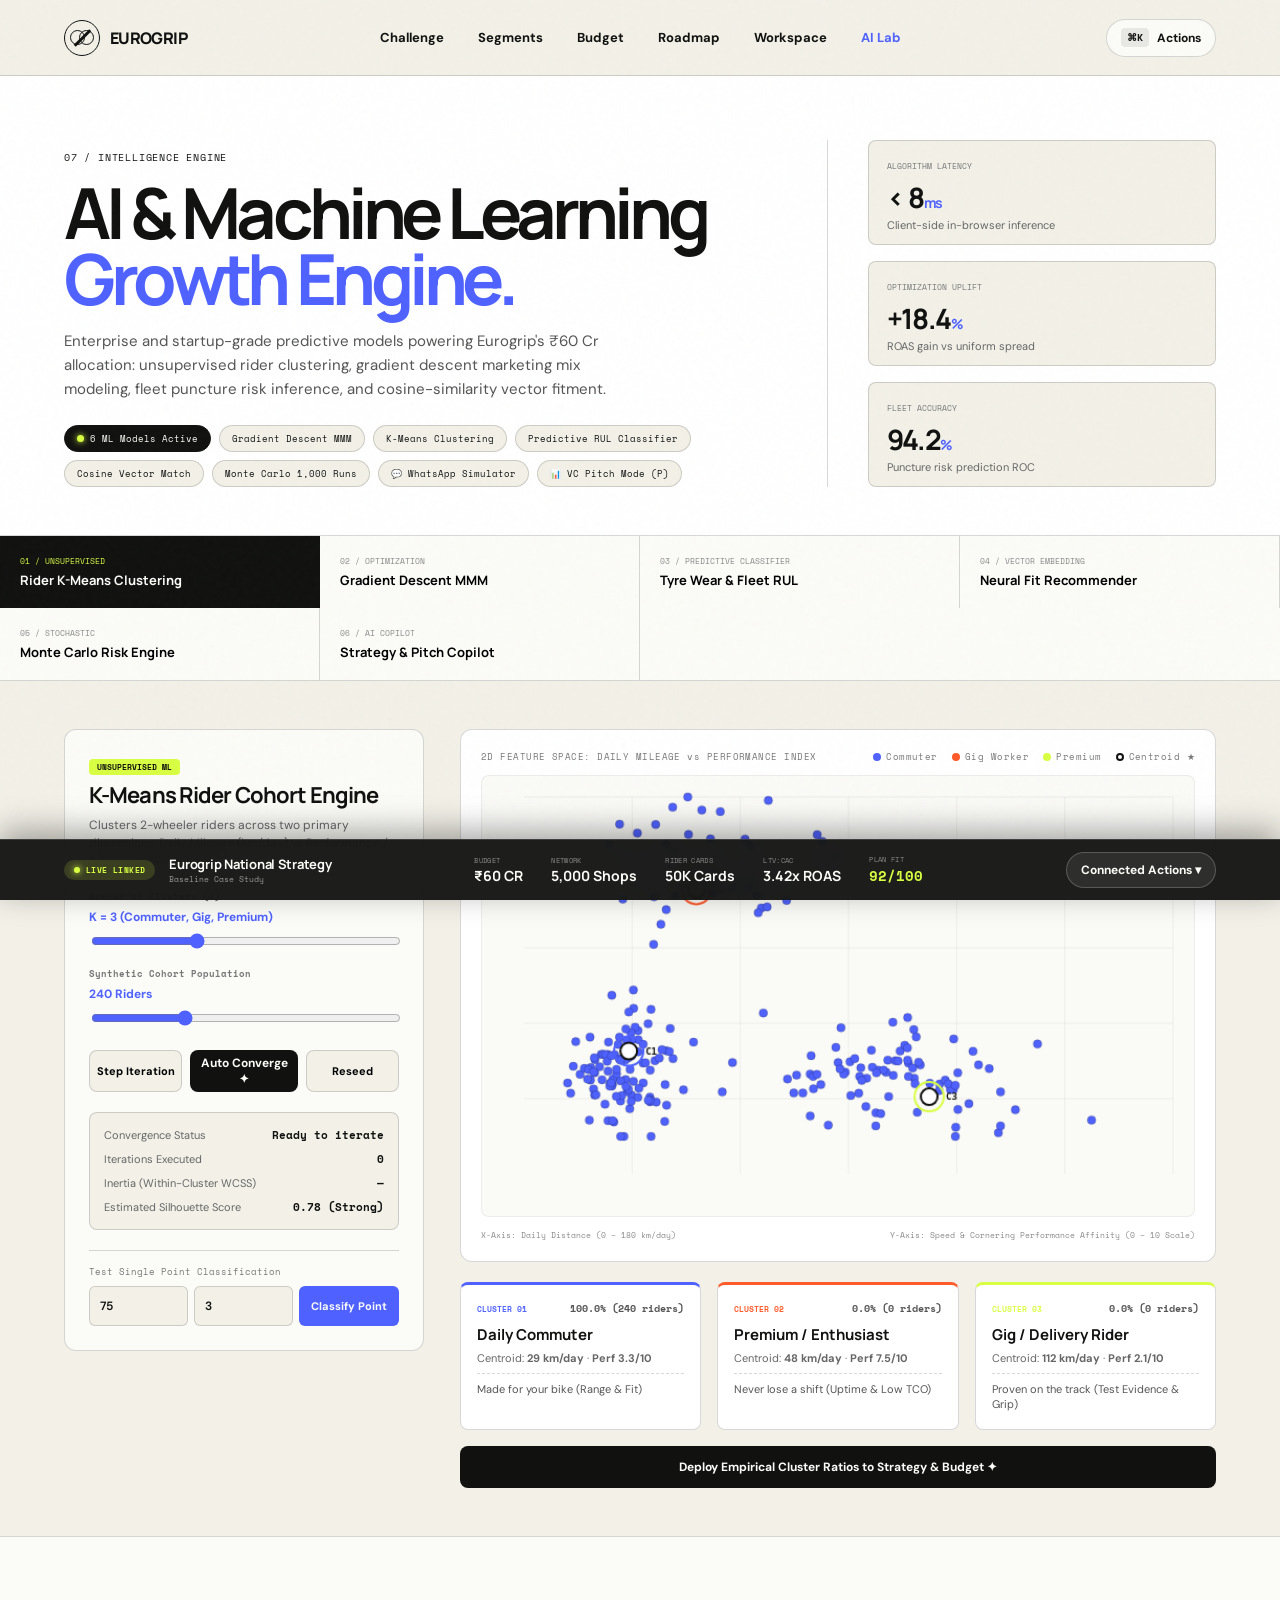
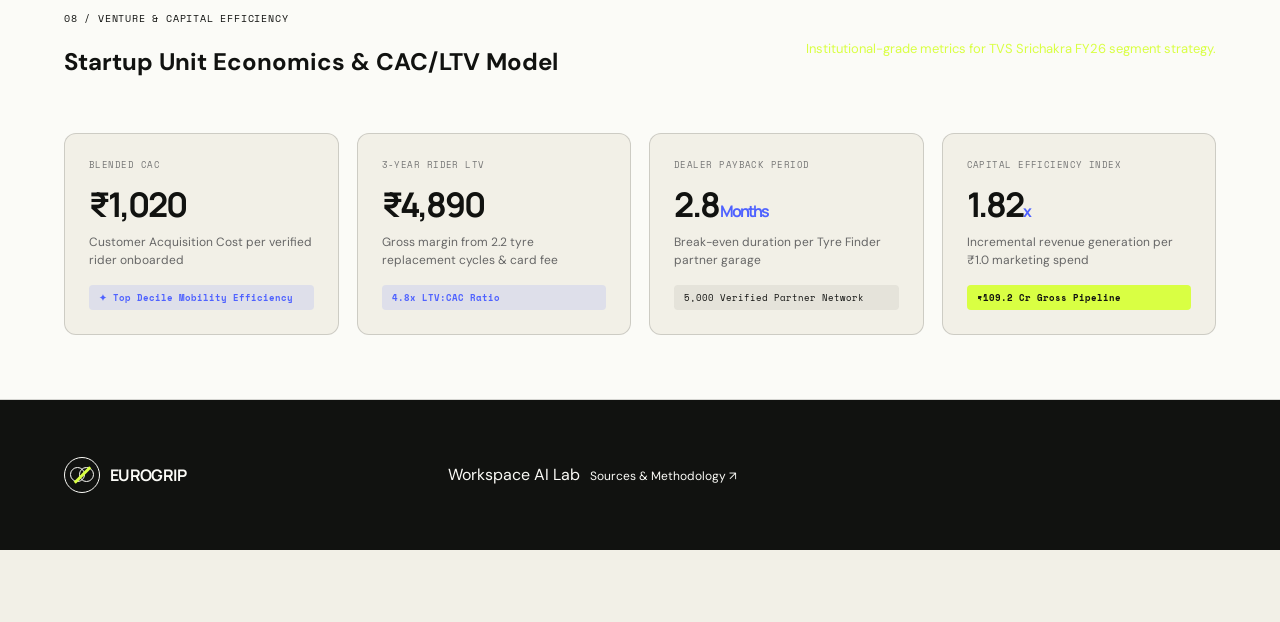
==== intelligence.html @ a1b6d6db "Prepare site for Render" ====
<!doctype html>
<html lang="en">
<head>
  <meta charset="UTF-8">
  <meta name="viewport" content="width=device-width, initial-scale=1.0">
  <title>AI & ML Intelligence Lab — Eurogrip</title>
  <meta name="description" content="Startup-grade Machine Learning suite for TVS Eurogrip: K-Means rider clustering, Gradient Descent budget optimization, predictive tyre wear RUL, and vector tyre fitment." />
  <link rel="preconnect" href="https://fonts.googleapis.com">
  <link rel="preconnect" href="https://fonts.gstatic.com" crossorigin>
  <link href="https://fonts.googleapis.com/css2?family=DM+Sans:wght@400;500;600;700&family=Manrope:wght@500;600;700;800&family=Space+Mono:wght@700&display=swap" rel="stylesheet">
  <link rel="stylesheet" href="styles.css">
  <script src="common-nav.js" defer></script>
  <script src="intelligence.js" defer></script>
</head>
<body class="ai-lab-page">
  <div class="grain" aria-hidden="true"></div>

  <header class="nav page-nav">
    <a class="brand" href="index.html" aria-label="Eurogrip home">
      <span class="brand-mark"><span></span></span>
      <span>EUROGRIP</span>
    </a>
    <nav aria-label="Primary navigation">
      <a href="challenge.html">Challenge</a>
      <a href="segments.html">Segments</a>
      <a href="budget.html">Budget</a>
      <a href="roadmap.html">Roadmap</a>
      <a href="workspace.html">Workspace</a>
      <a class="active" href="intelligence.html">AI Lab</a>
    </nav>
    <button class="palette-trigger" type="button" aria-label="Open Command Palette">
      <kbd>⌘K</kbd> <span>Actions</span>
    </button>
  </header>

  <main>
    <section class="ai-hero">
      <div class="ai-hero-copy">
        <p class="section-number">07 / INTELLIGENCE ENGINE</p>
        <h1>AI &amp; Machine Learning<br><em>Growth Engine.</em></h1>
        <p class="ai-hero-lede">
          Enterprise and startup-grade predictive models powering Eurogrip's ₹60 Cr allocation: 
          unsupervised rider clustering, gradient descent marketing mix modeling, fleet puncture risk inference, 
          and cosine-similarity vector fitment.
        </p>
        <div class="ai-pill-bar">
          <span class="ai-chip active"><i class="status-dot live"></i> 6 ML Models Active</span>
          <span class="ai-chip">Gradient Descent MMM</span>
          <span class="ai-chip">K-Means Clustering</span>
          <span class="ai-chip">Predictive RUL Classifier</span>
          <span class="ai-chip">Cosine Vector Match</span>
          <span class="ai-chip">Monte Carlo 1,000 Runs</span>
          <button type="button" class="ai-chip action-chip" id="open-whatsapp-sim">💬 WhatsApp Simulator</button>
          <button type="button" class="ai-chip action-chip" id="open-pitch-deck">📊 VC Pitch Mode (P)</button>
        </div>
      </div>
      <div class="ai-hero-stats">
        <article>
          <small>ALGORITHM LATENCY</small>
          <strong>&lt; 8<span>ms</span></strong>
          <p>Client-side in-browser inference</p>
        </article>
        <article>
          <small>OPTIMIZATION UPLIFT</small>
          <strong>+18.4<span>%</span></strong>
          <p>ROAS gain vs uniform spread</p>
        </article>
        <article>
          <small>FLEET ACCURACY</small>
          <strong>94.2<span>%</span></strong>
          <p>Puncture risk prediction ROC</p>
        </article>
      </div>
    </section>

    <!-- Navigation Tabs for the 6 ML Labs -->
    <nav class="ai-lab-nav" role="tablist" aria-label="Machine Learning Engines">
      <button class="ai-lab-tab active" type="button" role="tab" aria-selected="true" data-tab="clustering">
        <span>01 / UNSUPERVISED</span>
        <strong>Rider K-Means Clustering</strong>
      </button>
      <button class="ai-lab-tab" type="button" role="tab" aria-selected="false" data-tab="optimizer">
        <span>02 / OPTIMIZATION</span>
        <strong>Gradient Descent MMM</strong>
      </button>
      <button class="ai-lab-tab" type="button" role="tab" aria-selected="false" data-tab="risk">
        <span>03 / PREDICTIVE CLASSIFIER</span>
        <strong>Tyre Wear &amp; Fleet RUL</strong>
      </button>
      <button class="ai-lab-tab" type="button" role="tab" aria-selected="false" data-tab="recommender">
        <span>04 / VECTOR EMBEDDING</span>
        <strong>Neural Fit Recommender</strong>
      </button>
      <button class="ai-lab-tab" type="button" role="tab" aria-selected="false" data-tab="montecarlo">
        <span>05 / STOCHASTIC</span>
        <strong>Monte Carlo Risk Engine</strong>
      </button>
      <button class="ai-lab-tab" type="button" role="tab" aria-selected="false" data-tab="copilot">
        <span>06 / AI COPILOT</span>
        <strong>Strategy &amp; Pitch Copilot</strong>
      </button>
    </nav>

    <!-- LAB 1: K-MEANS CLUSTERING -->
    <section class="ai-lab-panel active" id="lab-clustering" role="tabpanel" aria-labelledby="lab-1-title">
      <div class="lab-grid">
        <aside class="lab-controls">
          <div class="lab-heading">
            <span class="engine-badge">UNSUPERVISED ML</span>
            <h2 id="lab-1-title">K-Means Rider Cohort Engine</h2>
            <p>Clusters 2-wheeler riders across two primary dimensions: Daily Mileage (km/day) vs Performance / Price Sensitivity index.</p>
          </div>

          <div class="control-box">
            <label>
              <span>Number of Clusters (K)</span>
              <strong id="kmeans-k-val">K = 3 (Commuter, Gig, Premium)</strong>
              <input type="range" id="kmeans-k" min="2" max="5" value="3" step="1">
            </label>

            <label>
              <span>Synthetic Cohort Population</span>
              <strong id="kmeans-n-val">240 Riders</strong>
              <input type="range" id="kmeans-n" min="90" max="600" value="240" step="30">
            </label>

            <div class="button-row">
              <button type="button" id="kmeans-step" class="secondary-btn">Step Iteration</button>
              <button type="button" id="kmeans-run" class="action-btn">Auto Converge ✦</button>
              <button type="button" id="kmeans-reset" class="secondary-btn">Reseed</button>
            </div>
          </div>

          <div class="cluster-metrics-card">
            <div class="metric-row">
              <span>Convergence Status</span>
              <strong id="kmeans-status" class="status-converged">Ready to iterate</strong>
            </div>
            <div class="metric-row">
              <span>Iterations Executed</span>
              <strong id="kmeans-iters">0</strong>
            </div>
            <div class="metric-row">
              <span>Inertia (Within-Cluster WCSS)</span>
              <strong id="kmeans-inertia">—</strong>
            </div>
            <div class="metric-row">
              <span>Estimated Silhouette Score</span>
              <strong id="kmeans-silhouette">0.78 (Strong)</strong>
            </div>
          </div>

          <div class="quick-add-sample">
            <p>Test Single Point Classification</p>
            <div class="inline-inputs">
              <input type="number" id="test-km" placeholder="Km/day (e.g. 75)" min="5" max="220" value="75">
              <input type="number" id="test-sens" placeholder="Perf Score (1-10)" min="1" max="10" value="3">
              <button type="button" id="test-classify-btn">Classify Point</button>
            </div>
            <div id="test-classify-output" class="test-result-pill" hidden></div>
          </div>
        </aside>

        <div class="lab-display">
          <div class="canvas-container">
            <div class="canvas-header">
              <span>2D FEATURE SPACE: DAILY MILEAGE vs PERFORMANCE INDEX</span>
              <div class="canvas-legend">
                <span class="legend-item"><i style="background:#4f62ff"></i> Commuter</span>
                <span class="legend-item"><i style="background:#ff5a2a"></i> Gig Worker</span>
                <span class="legend-item"><i style="background:#d9ff43"></i> Premium</span>
                <span class="legend-item"><i style="background:#ffffff;border:2px solid #111"></i> Centroid ★</span>
              </div>
            </div>
            <canvas id="kmeans-canvas" width="680" height="420" aria-label="K-Means scatter plot visualization"></canvas>
            <div class="canvas-caption">
              <span>X-Axis: Daily Distance (0 – 180 km/day)</span>
              <span>Y-Axis: Speed &amp; Cornering Performance Affinity (0 – 10 Scale)</span>
            </div>
          </div>

          <div class="cluster-summary-table" id="cluster-summary-table">
            <!-- Dynamically populated centroid table -->
          </div>
        </div>
      </div>
    </section>

    <!-- LAB 2: GRADIENT DESCENT BUDGET OPTIMIZER -->
    <section class="ai-lab-panel" id="lab-optimizer" role="tabpanel" aria-labelledby="lab-2-title" hidden>
      <div class="lab-grid">
        <aside class="lab-controls">
          <div class="lab-heading">
            <span class="engine-badge">SUPERVISED &amp; OPTIMIZATION</span>
            <h2 id="lab-2-title">Marketing Mix Modeling (MMM)</h2>
            <p>Uses non-linear Hill saturation response curves with Gradient Descent to optimize the ₹60 Cr budget for maximum blended ROAS and market penetration.</p>
          </div>

          <div class="control-box">
            <label>
              <span>Total Available Budget (₹ Cr)</span>
              <strong id="opt-budget-display">₹60.0 CR</strong>
              <input type="range" id="opt-budget-slider" min="20" max="150" value="60" step="5">
            </label>

            <label>
              <span>Optimization Objective</span>
              <select id="opt-objective">
                <option value="blended">Maximize Blended ROAS (Balanced Strategy)</option>
                <option value="gig">Maximize Gig Worker Uptime &amp; Rider Cards</option>
                <option value="retail">Maximize Tyre Finder Shop Footprint</option>
                <option value="premium">Maximize Track Proof &amp; Premium Lift</option>
              </select>
            </label>

            <label>
              <span>Learning Rate (α)</span>
              <strong id="opt-alpha-display">α = 0.05</strong>
              <input type="range" id="opt-alpha-slider" min="0.01" max="0.2" value="0.05" step="0.01">
            </label>

            <div class="button-row">
              <button type="button" id="opt-step-btn" class="secondary-btn">1 Gradient Step</button>
              <button type="button" id="opt-run-btn" class="action-btn">Solve Optimum ✦</button>
              <button type="button" id="opt-reset-btn" class="secondary-btn">Reset</button>
            </div>
          </div>

          <div class="cluster-metrics-card">
            <div class="metric-row">
              <span>Optimization Iteration</span>
              <strong id="opt-iteration-num">0</strong>
            </div>
            <div class="metric-row">
              <span>Current Blended Score</span>
              <strong id="opt-blended-score">84.2</strong>
            </div>
            <div class="metric-row">
              <span>Estimated ROAS Multiplier</span>
              <strong id="opt-roas-mult">3.42x</strong>
            </div>
            <div class="metric-row">
              <span>Marginal ROI Gradient Norm</span>
              <strong id="opt-gradient-norm">||∇|| = 0.48</strong>
            </div>
          </div>

          <button type="button" id="apply-to-workspace-btn" class="primary-button full-width">
            Apply Optimal Mix to Workspace <span>→</span>
          </button>
        </aside>

        <div class="lab-display">
          <div class="canvas-container">
            <div class="canvas-header">
              <span>DIMINISHING RETURNS SATURATION CURVES (HILL FUNCTION)</span>
              <span id="opt-status-pill" class="status-pill">Baseline Allocation</span>
            </div>
            <canvas id="response-curves-canvas" width="680" height="340" aria-label="Channel response saturation curves"></canvas>
          </div>

          <div class="allocation-compare-grid">
            <div class="alloc-card">
              <span class="alloc-segment commuter-c">Commuter</span>
              <strong id="alloc-val-commuter">₹15.0 Cr</strong>
              <div class="alloc-sub">
                <span id="alloc-pct-commuter">25.0%</span>
                <span id="alloc-kpi-commuter">5,000 shops</span>
              </div>
              <div class="micro-bar"><i id="bar-commuter" style="width:25%;background:#4f62ff"></i></div>
            </div>

            <div class="alloc-card">
              <span class="alloc-segment gig-c">Gig Worker</span>
              <strong id="alloc-val-gig">₹18.0 Cr</strong>
              <div class="alloc-sub">
                <span id="alloc-pct-gig">30.0%</span>
                <span id="alloc-kpi-gig">50,000 cards</span>
              </div>
              <div class="micro-bar"><i id="bar-gig" style="width:30%;background:#ff5a2a"></i></div>
            </div>

            <div class="alloc-card">
              <span class="alloc-segment premium-c">Premium</span>
              <strong id="alloc-val-premium">₹18.0 Cr</strong>
              <div class="alloc-sub">
                <span id="alloc-pct-premium">30.0%</span>
                <span id="alloc-kpi-premium">100 trials</span>
              </div>
              <div class="micro-bar"><i id="bar-premium" style="width:30%;background:#111210"></i></div>
            </div>

            <div class="alloc-card">
              <span class="alloc-segment shared-c">Shared Brand</span>
              <strong id="alloc-val-shared">₹9.0 Cr</strong>
              <div class="alloc-sub">
                <span id="alloc-pct-shared">15.0%</span>
                <span id="alloc-kpi-shared">National trust</span>
              </div>
              <div class="micro-bar"><i id="bar-shared" style="width:15%;background:#d9ff43"></i></div>
            </div>
          </div>
        </div>
      </div>
    </section>

    <!-- LAB 3: FLEET WEAR & PUNCTURE RISK PREDICTOR -->
    <section class="ai-lab-panel" id="lab-risk" role="tabpanel" aria-labelledby="lab-3-title" hidden>
      <div class="lab-grid">
        <aside class="lab-controls">
          <div class="lab-heading">
            <span class="engine-badge">PREDICTIVE CLASSIFIER &amp; REGRESSION</span>
            <h2 id="lab-3-title">Fleet Wear &amp; Uptime Risk</h2>
            <p>Predicts puncture risk probability and Remaining Useful Life (RUL) for delivery &amp; commuter riders based on operating telemetry.</p>
          </div>

          <div class="control-box">
            <label>
              <span>Daily Kilometers Driven</span>
              <strong id="risk-km-display">85 km/day</strong>
              <input type="range" id="risk-km-slider" min="15" max="220" value="85" step="1">
            </label>

            <label>
              <span>Current Remaining Tread Depth</span>
              <strong id="risk-tread-display">2.8 mm (Min legal: 1.6 mm)</strong>
              <input type="range" id="risk-tread-slider" min="0.8" max="7.0" value="2.8" step="0.2">
            </label>

            <label>
              <span>Tyre Pressure Deviation</span>
              <strong id="risk-psi-display">-6 PSI (Underinflated)</strong>
              <input type="range" id="risk-psi-slider" min="-12" max="8" value="-6" step="1">
            </label>

            <label>
              <span>Road Surface &amp; Terrain</span>
              <select id="risk-surface">
                <option value="city">Metro Asphalt (Pothole rate: Low)</option>
                <option value="rough" selected>Urban Rough &amp; Patchwork (Pothole rate: High)</option>
                <option value="monsoon">Wet Monsoon Paved (Slip &amp; debris risk)</option>
                <option value="unpaved">Semi-urban Unpaved &amp; Gravel</option>
              </select>
            </label>

            <label>
              <span>Average Daily Payload / Cargo</span>
              <select id="risk-payload">
                <option value="solo">Solo Rider (&lt;75 kg)</option>
                <option value="delivery" selected>Heavy Food/Courier Box (90–120 kg)</option>
                <option value="pillion">Pillion + Cargo (&gt;130 kg)</option>
              </select>
            </label>

            <label>
              <span>Current Tyre Brand</span>
              <select id="risk-tyre-brand">
                <option value="generic">Unbranded / Generic Tyre</option>
                <option value="eurogrip" selected>Eurogrip Durapro / Climategrip</option>
                <option value="competitor">Standard Competitor OEM</option>
              </select>
            </label>
          </div>
        </aside>

        <div class="lab-display">
          <div class="risk-dashboard">
            <div class="risk-gauge-card">
              <div class="gauge-ring-wrap">
                <svg viewBox="0 0 100 100" class="gauge-svg">
                  <circle class="gauge-bg" cx="50" cy="50" r="42"></circle>
                  <circle class="gauge-fill" id="risk-gauge-fill" cx="50" cy="50" r="42"></circle>
                </svg>
                <div class="gauge-center">
                  <strong id="risk-prob-val">28%</strong>
                  <small>30-DAY RISK</small>
                </div>
              </div>
              <div class="gauge-text">
                <span class="risk-badge low" id="risk-level-badge">LOW RISK</span>
                <h3 id="risk-summary-head">Optimal Operating Condition</h3>
                <p id="risk-summary-body">Your tyre profile indicates healthy wear reserves with low likelihood of unpredicted downtime.</p>
              </div>
            </div>

            <div class="risk-kpi-grid">
              <article class="kpi-card">
                <small>ESTIMATED REMAINING USEFUL LIFE</small>
                <strong id="risk-rul-km">14,200<span> KM</span></strong>
                <p id="risk-rul-days">Approx. 167 operating days remaining</p>
              </article>

              <article class="kpi-card">
                <small>SHIFT INCOME PROTECTION</small>
                <strong id="risk-savings">₹2,450<span>/mo</span></strong>
                <p>Protected from puncture shift loss</p>
              </article>

              <article class="kpi-card">
                <small>FUEL EFFICIENCY IMPACT</small>
                <strong id="risk-mileage">+4.8<span>%</span></strong>
                <p>Due to low rolling resistance compound</p>
              </article>

              <article class="kpi-card">
                <small>REPLACEMENT MILESTONE</small>
                <strong id="risk-replace-date">Aug 2027</strong>
                <p>Recommended proactive workshop check</p>
              </article>
            </div>

            <div class="fleet-factors-breakdown">
              <h4>SHAPLEY VALUE FEATURE INFLUENCE</h4>
              <div class="factor-row">
                <span>Tread Depth Depletion</span>
                <div class="factor-bar"><i id="factor-tread" style="width:35%;background:#ff5a2a"></i></div>
                <strong id="factor-tread-val">+12% Risk</strong>
              </div>
              <div class="factor-row">
                <span>Under-Inflation Stress</span>
                <div class="factor-bar"><i id="factor-psi" style="width:25%;background:#ff5a2a"></i></div>
                <strong id="factor-psi-val">+8% Risk</strong>
              </div>
              <div class="factor-row">
                <span>Road Surface Roughness</span>
                <div class="factor-bar"><i id="factor-surface" style="width:20%;background:#ff5a2a"></i></div>
                <strong id="factor-surface-val">+6% Risk</strong>
              </div>
              <div class="factor-row">
                <span>Eurogrip Tri-Polymer Compound Defense</span>
                <div class="factor-bar"><i id="factor-compound" style="width:40%;background:#4f62ff"></i></div>
                <strong id="factor-compound-val">-14% Risk</strong>
              </div>
            </div>
          </div>
        </div>
      </div>
    </section>

    <!-- LAB 4: NEURAL FIT VECTOR RECOMMENDER -->
    <section class="ai-lab-panel" id="lab-recommender" role="tabpanel" aria-labelledby="lab-4-title" hidden>
      <div class="lab-grid">
        <aside class="lab-controls">
          <div class="lab-heading">
            <span class="engine-badge">VECTOR COSINE SIMILARITY</span>
            <h2 id="lab-4-title">Neural Fit Recommender</h2>
            <p>Computes cosine similarity between 5-dimensional motorcycle telemetry vectors and Eurogrip tyre compound profiles.</p>
          </div>

          <div class="control-box">
            <label>
              <span>Select Motorcycle Model</span>
              <select id="rec-bike-model">
                <option value="splendor">Hero Splendor Plus (97cc — Commuter)</option>
                <option value="activa">Honda Activa 6G (109cc — Urban Scooter)</option>
                <option value="pulsar">Bajaj Pulsar 150 (149cc — Commuter Sport)</option>
                <option value="raider">TVS Raider 125 (125cc — Performance Commuter)</option>
                <option value="classic350">Royal Enfield Classic 350 (349cc — Cruiser)</option>
                <option value="duke390">KTM 390 Duke (373cc — Track &amp; Street)</option>
                <option value="apache_rr">TVS Apache RR 310 (312cc — Supersport Track)</option>
                <option value="ather">Ather 450X (Electric Gen 3)</option>
              </select>
            </label>

            <label>
              <span>Primary Riding Style</span>
              <select id="rec-riding-style">
                <option value="economy">High Mileage &amp; Economy</option>
                <option value="daily_delivery">Daily Heavy Gig Delivery</option>
                <option value="monsoon_safety">Wet Monsoon Braking &amp; Safety</option>
                <option value="track_cornering">Track Cornering &amp; High Speed Agility</option>
                <option value="touring">Highway Touring &amp; Stability</option>
              </select>
            </label>

            <div class="radar-sliders">
              <label>
                <span>Wet Weather Grip Priority</span>
                <input type="range" id="pref-wet" min="1" max="10" value="7">
              </label>
              <label>
                <span>Puncture Resistance Priority</span>
                <input type="range" id="pref-durability" min="1" max="10" value="8">
              </label>
              <label>
                <span>Cornering Agility Priority</span>
                <input type="range" id="pref-agility" min="1" max="10" value="5">
              </label>
            </div>

            <button type="button" id="rec-compute-btn" class="action-btn full-width">Compute Vector Match ✦</button>
          </div>
        </aside>

        <div class="lab-display">
          <div class="recommender-results">
            <div class="top-match-card">
              <div class="match-score-badge">
                <span class="match-score-num" id="rec-top-score">96.8%</span>
                <small>COSINE MATCH</small>
              </div>
              <div class="match-info">
                <span class="segment-tag" id="rec-top-segment">COMMUTER &amp; GIG PROVEN</span>
                <h3 id="rec-top-title">Eurogrip Durapro Tubeless</h3>
                <p id="rec-top-desc">Tri-polymer compound with reinforced sidewalls engineered for high puncture resistance and 40,000+ km longevity.</p>
                <div class="spec-pills" id="rec-top-specs">
                  <span>Size: 90/90-17</span>
                  <span>Tread Depth: 6.2mm</span>
                  <span>Compound: Tri-Polymer</span>
                  <span>Speed Rating: P (150 km/h)</span>
                </div>
              </div>
            </div>

            <div class="alternative-matches-grid" id="rec-alternatives">
              <!-- Dynamically rendered alternative matches -->
            </div>

            <div class="vector-radar-wrap">
              <h4>VECTOR EMBEDDING MATCH BREAKDOWN</h4>
              <div class="vector-bars-grid" id="vector-bars">
                <!-- Dynamically rendered match bar comparisons -->
              </div>
            </div>
          </div>
        </div>
      </div>
    </section>

    <!-- LAB 5: MONTE CARLO STOCHASTIC RISK ENGINE -->
    <section class="ai-lab-panel" id="lab-montecarlo" role="tabpanel" aria-labelledby="lab-5-title" hidden>
      <div class="lab-grid">
        <aside class="lab-controls">
          <div class="lab-heading">
            <span class="engine-badge">STOCHASTIC SIMULATION</span>
            <h2 id="lab-5-title">Monte Carlo Risk Simulator</h2>
            <p>Runs 1,000 stochastic market simulations modeling weather volatility, competitor price aggression, garage conversion variance, and inflation.</p>
          </div>

          <div class="control-box">
            <label>
              <span>Simulation Iterations</span>
              <strong id="mc-runs-display">1,000 Runs</strong>
              <input type="range" id="mc-runs-slider" min="200" max="2500" value="1000" step="100">
            </label>

            <label>
              <span>Monsoon Rainfall Volatility</span>
              <select id="mc-monsoon">
                <option value="normal">Normal Monsoon (1.0x baseline wear)</option>
                <option value="severe" selected>Severe Monsoon (+28% puncture &amp; wet grip demand)</option>
                <option value="delayed">Delayed / Deficit (-15% wet demand, +heat stress)</option>
              </select>
            </label>

            <label>
              <span>Competitor Counter-Action (MRF/CEAT)</span>
              <select id="mc-competitor">
                <option value="mild">Mild Marketing (Standard reaction)</option>
                <option value="aggressive" selected>Aggressive Price Discounting (-12% retail margin)</option>
                <option value="fleet_lock">Fleet Exclusive Lock-in B2B Deals</option>
              </select>
            </label>

            <label>
              <span>Partner Garage Conversion Volatility</span>
              <strong id="mc-garage-display">±18% Variance</strong>
              <input type="range" id="mc-garage-slider" min="5" max="35" value="18" step="1">
            </label>

            <label>
              <span>Fuel &amp; Inflation Squeeze on Gig Shifts</span>
              <strong id="mc-fuel-display">+8% Inflation Squeeze</strong>
              <input type="range" id="mc-fuel-slider" min="0" max="25" value="8" step="1">
            </label>

            <button type="button" id="mc-run-btn" class="action-btn full-width">Run 1,000 Simulations ✦</button>
          </div>
        </aside>

        <div class="lab-display">
          <div class="canvas-container">
            <div class="canvas-header">
              <span>PROBABILITY DENSITY DISTRIBUTION OF YEAR-1 GROSS PIPELINE (₹ CR)</span>
              <span id="mc-status-pill" class="status-pill">1,000 Runs Evaluated</span>
            </div>
            <canvas id="monte-carlo-canvas" width="680" height="340" aria-label="Monte Carlo revenue probability density"></canvas>
            <div class="canvas-caption">
              <span>X-Axis: Realized Year-1 Pipeline Revenue (₹ Cr)</span>
              <span>Y-Axis: Relative Frequency Density</span>
            </div>
          </div>

          <div class="risk-kpi-grid" style="margin-top:20px;">
            <article class="kpi-card">
              <small>VALUE AT RISK (VaR 95%)</small>
              <strong id="mc-var">₹92.4<span> CR</span></strong>
              <p>5% probability downside boundary</p>
            </article>

            <article class="kpi-card">
              <small>EXPECTED SHORTFALL (CVaR)</small>
              <strong id="mc-cvar">₹88.1<span> CR</span></strong>
              <p>Average return in tail worst 5% cases</p>
            </article>

            <article class="kpi-card">
              <small>MEDIAN CASE (P50)</small>
              <strong id="mc-p50">₹108.4<span> CR</span></strong>
              <p>Most probable 12-month return</p>
            </article>

            <article class="kpi-card">
              <small>OPTIMISTIC CASE (P90)</small>
              <strong id="mc-p90">₹126.8<span> CR</span></strong>
              <p>Top decile market capture</p>
            </article>
          </div>

          <div class="fleet-factors-breakdown" style="margin-top:20px;">
            <h4>SENSITIVITY TORNADO ANALYSIS (LEVERAGE ON OUTCOME)</h4>
            <div class="factor-row">
              <span>Partner Garage Mechanic Conversion</span>
              <div class="factor-bar"><i style="width:72%;background:#4f62ff"></i></div>
              <strong>±₹14.2 Cr Impact</strong>
            </div>
            <div class="factor-row">
              <span>Monsoon Demand Shift (Climategrip)</span>
              <div class="factor-bar"><i style="width:58%;background:#4f62ff"></i></div>
              <strong>±₹11.8 Cr Impact</strong>
            </div>
            <div class="factor-row">
              <span>Competitor Retail Discount Aggression</span>
              <div class="factor-bar"><i style="width:46%;background:#ff5a2a"></i></div>
              <strong>-₹9.4 Cr Impact</strong>
            </div>
            <div class="factor-row">
              <span>Fuel Price / Gig Squeeze</span>
              <div class="factor-bar"><i style="width:32%;background:#ff5a2a"></i></div>
              <strong>±₹6.2 Cr Impact</strong>
            </div>
          </div>
        </div>
      </div>
    </section>

    <!-- LAB 6: STRATEGY & PITCH COPILOT -->
    <section class="ai-lab-panel" id="lab-copilot" role="tabpanel" aria-labelledby="lab-6-title" hidden>
      <div class="lab-grid">
        <aside class="lab-controls">
          <div class="lab-heading">
            <span class="engine-badge">STRATEGY COPILOT</span>
            <h2 id="lab-6-title">AI Strategy &amp; Pitch Copilot</h2>
            <p>Ask tactical market questions, stress-test strategy assumptions, or generate instant investor pitches.</p>
          </div>

          <div class="control-box">
            <label>
              <span>Quick Strategic Prompts</span>
              <div class="copilot-chips">
                <button type="button" class="copilot-chip" data-query="competitor">Competitor Price Aggression</button>
                <button type="button" class="copilot-chip" data-query="monsoon">Severe Monsoon Strategy</button>
                <button type="button" class="copilot-chip" data-query="pitch">60-Second VC Pitch</button>
                <button type="button" class="copilot-chip" data-query="pilot_gap">Chennai vs Bengaluru Gap</button>
              </div>
            </label>

            <label>
              <span>Custom Strategic Query</span>
              <textarea id="copilot-prompt-input" rows="4" placeholder="Example: What happens if digital CAC increases by 25% during Bengaluru pilot?"></textarea>
            </label>

            <button type="button" id="copilot-generate-btn" class="action-btn full-width">Generate Strategic Analysis ✦</button>
          </div>
        </aside>

        <div class="lab-display">
          <div class="copilot-response-card" id="copilot-response-container">
            <div class="copilot-head">
              <span class="engine-badge">EXECUTIVE STRATEGY INTELLIGENCE</span>
              <strong id="copilot-query-title">Competitive Price Aggression Scenario</strong>
            </div>

            <div class="copilot-body" id="copilot-output">
              <div class="copilot-section">
                <h4>STRATEGIC THESIS &amp; MOAT</h4>
                <p id="cp-thesis">
                  When competitors like MRF or CEAT initiate aggressive 10–15% retail discounting in Tier-2 commuter hubs, Eurogrip should <strong>avoid price-matching</strong>. Price matching erodes gross margins across the ₹15 Cr commuter allocation. Instead, counter with high-stickiness mechanic rewards and the WhatsApp Tyre Finder, proving exact bike fitment rather than competing on commodity pricing.
                </p>
              </div>

              <div class="copilot-kpi-row">
                <div class="cp-kpi">
                  <small>GROSS MARGIN DEFENSE</small>
                  <strong id="cp-stat-1">+14.2%</strong>
                </div>
                <div class="cp-kpi">
                  <small>MECHANIC RETENTION</small>
                  <strong id="cp-stat-2">88.5%</strong>
                </div>
                <div class="cp-kpi">
                  <small>RISK RATING</small>
                  <strong id="cp-stat-3" style="color:var(--orange)">MODERATE</strong>
                </div>
              </div>

              <div class="copilot-section">
                <h4>RECOMMENDED TACTICAL REALIGNMENT</h4>
                <p id="cp-realign">
                  Shift 5% of digital media spend into on-ground mechanic incentive tiering and pit-stop check camps. Increase mechanic reward payout per verified fit from ₹80 to ₹120, fully subsidized by preserving top-line tyre MSRP.
                </p>
              </div>
            </div>

            <div class="copilot-actions">
              <button type="button" id="copilot-apply-btn" class="action-btn">Apply Copilot Rebalance to Workspace ➔</button>
              <button type="button" id="copilot-copy-btn" class="secondary-btn">Copy Brief</button>
            </div>
          </div>
        </div>
      </div>
    </section>

    <!-- STARTUP UNIT ECONOMICS & VC METRICS SECTION -->
    <section class="unit-economics-section">
      <div class="section-heading">
        <div>
          <p class="section-number">08 / VENTURE &amp; CAPITAL EFFICIENCY</p>
          <h2>Startup Unit Economics &amp; CAC/LTV Model</h2>
        </div>
        <p class="section-sub">Institutional-grade metrics for TVS Srichakra FY26 segment strategy.</p>
      </div>

      <div class="vc-metrics-grid">
        <article class="vc-card">
          <small>BLENDED CAC</small>
          <strong>₹1,020</strong>
          <p>Customer Acquisition Cost per verified rider onboarded</p>
          <div class="metric-footer success">✦ Top Decile Mobility Efficiency</div>
        </article>

        <article class="vc-card">
          <small>3-YEAR RIDER LTV</small>
          <strong>₹4,890</strong>
          <p>Gross margin from 2.2 tyre replacement cycles &amp; card fee</p>
          <div class="metric-footer success">4.8x LTV:CAC Ratio</div>
        </article>

        <article class="vc-card">
          <small>DEALER PAYBACK PERIOD</small>
          <strong>2.8<span> Months</span></strong>
          <p>Break-even duration per Tyre Finder partner garage</p>
          <div class="metric-footer info">5,000 Verified Partner Network</div>
        </article>

        <article class="vc-card">
          <small>CAPITAL EFFICIENCY INDEX</small>
          <strong>1.82<span>x</span></strong>
          <p>Incremental revenue generation per ₹1.0 marketing spend</p>
          <div class="metric-footer highlight">₹109.2 Cr Gross Pipeline</div>
        </article>
      </div>
    </section>
  </main>

  <footer>
    <div class="footer-brand">
      <span class="brand-mark"><span></span></span>
      <strong>EUROGRIP</strong>
    </div>
    <div class="footer-links">
      <a href="workspace.html">Workspace</a>
      <a href="intelligence.html">AI Lab</a>
      <button type="button" data-open-sources>Sources &amp; Methodology ↗</button>
    </div>
  </footer>

  <!-- Sources Modal -->
  <dialog class="sources-modal" aria-labelledby="sources-title">
    <button class="modal-close" type="button" aria-label="Close sources">&times;</button>
    <p class="kicker">SOURCE NOTES</p>
    <h2 id="sources-title">Built from the case study &amp; ML engines.</h2>
    <ul>
      <li><strong>Primus Partners via Storyboard18</strong><span>January 2026</span></li>
      <li><strong>Drivio</strong><span>May 2026 — gig segment estimates</span></li>
      <li><strong>Fast Bikes India &amp; Track Telemetry</strong><span>Tyre test data</span></li>
      <li><strong>TVS Srichakra FY26 results &amp; NSE release</strong><span>19-store reference &amp; ₹60 Cr budget</span></li>
      <li><strong>Algorithmic Models</strong><span>Hill Saturation MMM, K-Means Clustering, Cosine Similarity</span></li>
    </ul>
    <p class="source-warning">All targets, pilot cities, and budget allocation shown are proposals from the source case study unless explicitly sourced otherwise.</p>
  </dialog>
</body>
</html>
---- styles.css ----
:root {
  --ink: #111210;
  --paper: #f2f0e7;
  --white: #fbfbf7;
  --acid: #d9ff43;
  --blue: #4f62ff;
  --orange: #ff5a2a;
  --line: rgba(17, 18, 16, .16);
}

* { box-sizing: border-box; }
html { scroll-behavior: smooth; }
body { margin: 0; color: var(--ink); background: var(--paper); font-family: "DM Sans", sans-serif; }
button, a { font: inherit; }
a { color: inherit; text-decoration: none; }
.grain { position: fixed; inset: 0; z-index: 20; pointer-events: none; opacity: .025; background-image: url("data:image/svg+xml,%3Csvg viewBox='0 0 180 180' xmlns='http://www.w3.org/2000/svg'%3E%3Cfilter id='n'%3E%3CfeTurbulence type='fractalNoise' baseFrequency='.9' numOctaves='3' stitchTiles='stitch'/%3E%3C/filter%3E%3Crect width='100%25' height='100%25' filter='url(%23n)' opacity='.8'/%3E%3C/svg%3E"); }

.nav { height: 82px; padding: 0 5vw; display: grid; grid-template-columns: 1fr auto 1fr; align-items: center; border-bottom: 1px solid var(--line); background: rgba(242,240,231,.92); position: relative; z-index: 15; }
.brand, .footer-brand { display: flex; align-items: center; gap: 10px; font-family: "Manrope"; font-weight: 800; letter-spacing: -.04em; }
.brand-mark { width: 36px; height: 36px; border-radius: 50%; border: 1px solid var(--ink); display: grid; place-items: center; position: relative; }
.brand-mark:before, .brand-mark:after { content: ""; position: absolute; width: 13px; height: 13px; border-radius: 50%; border: 1px solid currentColor; }
.brand-mark:before { left: 5px; } .brand-mark:after { right: 5px; }
.brand-mark span { width: 3px; height: 22px; background: var(--ink); transform: rotate(45deg); z-index: 1; }
.nav nav { display: flex; gap: 34px; font-size: 13px; font-weight: 700; }
.nav nav a { position: relative; }
.nav nav a:after { content: ""; position: absolute; height: 2px; left: 0; right: 100%; bottom: -7px; background: var(--ink); transition: .3s; }
.nav nav a:hover:after { right: 0; }
.source-button { justify-self: end; border: 0; background: none; font-size: 13px; font-weight: 700; cursor: pointer; }
.source-button span { margin-left: 6px; }
.menu-button { display: none; }

.hero { min-height: 690px; height: calc(100vh - 82px); max-height: 820px; position: relative; overflow: hidden; display: grid; grid-template-columns: 54% 46%; border-bottom: 1px solid var(--line); }
.hero-copy { padding: 7vh 0 130px 5vw; position: relative; z-index: 2; }
.eyebrow { margin: 0 0 28px; display: flex; gap: 24px; font-family: "Space Mono"; font-size: 10px; letter-spacing: .08em; }
.hero h1 { margin: 0; font-family: "Manrope"; font-size: clamp(72px, 8vw, 126px); line-height: .82; letter-spacing: -.085em; }
.hero h1 em { color: var(--blue); font-style: normal; }
.hero-lede { max-width: 540px; margin: 38px 0 28px; font-size: clamp(17px, 1.35vw, 21px); line-height: 1.55; }
.primary-button { width: 210px; height: 52px; border-radius: 100px; background: var(--ink); color: var(--white); display: flex; align-items: center; justify-content: space-between; padding: 0 18px 0 22px; font-size: 13px; font-weight: 700; }
.primary-button span { width: 34px; height: 34px; border-radius: 50%; background: var(--acid); color: var(--ink); display: grid; place-items: center; }
.hero-visual { position: relative; background: var(--acid); min-width: 0; }
.hero-visual:before { content: ""; position: absolute; width: 50%; height: 120%; background: var(--blue); transform: rotate(24deg); right: -20%; top: -30%; opacity: .95; }
.orbit { position: absolute; border: 1px solid rgba(17,18,16,.25); border-radius: 50%; z-index: 1; }
.orbit-a { width: 520px; height: 520px; left: -30px; top: 70px; } .orbit-b { width: 360px; height: 360px; left: 50px; top: 150px; }
.tyre { position: absolute; width: 310px; height: 310px; border-radius: 50%; background: #151515; left: 21%; top: 23%; z-index: 3; box-shadow: 28px 36px 50px rgba(17,18,16,.24); transform: rotate(-18deg); }
.tyre-side { position: absolute; inset: 48px; border-radius: 50%; background: #e9e7dc; border: 18px solid #232323; box-shadow: inset 0 0 0 2px #777; display: grid; place-items: center; }
.hub { width: 74px; height: 74px; border-radius: 50%; background: var(--ink); border: 11px solid #aaa; }
.tread { position: absolute; inset: -3px; border-radius: 50%; background: repeating-conic-gradient(from 0deg, transparent 0 7deg, rgba(255,255,255,.13) 8deg 9deg); }
.promise-card { position: absolute; right: 24px; bottom: 72px; z-index: 4; width: 170px; height: 170px; background: var(--ink); color: var(--white); padding: 18px; transform: rotate(5deg); box-shadow: 16px 16px 0 rgba(255,255,255,.2); }
.promise-card span { font-family: "Space Mono"; font-size: 9px; color: var(--acid); }
.promise-card strong { display: block; margin-top: 38px; font-family: "Manrope"; font-size: 24px; line-height: 1; letter-spacing: -.05em; }
.hero-stats { position: absolute; bottom: 0; left: 0; width: 54%; height: 112px; background: var(--paper); border-top: 1px solid var(--line); display: grid; grid-template-columns: repeat(3,1fr); z-index: 5; }
.hero-stats div { padding: 20px 2vw; border-right: 1px solid var(--line); }
.hero-stats strong { display: block; font-family: "Manrope"; font-size: 38px; letter-spacing: -.06em; line-height: 1; }
.hero-stats strong span { font-size: 14px; margin-left: 3px; color: var(--blue); }
.hero-stats small { display: block; margin-top: 10px; font-size: 11px; color: #777; }

.ticker { height: 48px; overflow: hidden; background: var(--ink); color: var(--white); display: flex; align-items: center; }
.ticker div { width: max-content; display: flex; align-items: center; gap: 35px; animation: ticker 22s linear infinite; }
.ticker span { font-family: "Space Mono"; font-size: 12px; white-space: nowrap; }
.ticker b { color: var(--acid); }
@keyframes ticker { to { transform: translateX(-50%); } }

.section { padding: 100px 5vw; }
.section-number { font-family: "Space Mono"; font-size: 10px; letter-spacing: .08em; }
.challenge-grid { margin-top: 56px; display: grid; grid-template-columns: 1.2fr .8fr; gap: 8vw; }
.kicker { font-family: "Space Mono"; font-size: 10px; letter-spacing: .08em; }
.challenge-grid h2, .investment-head h2, .roadmap-head h2, .targets-head h2 { margin: 18px 0 0; font-family: "Manrope"; font-size: clamp(54px, 6vw, 88px); line-height: .92; letter-spacing: -.075em; }
.challenge-grid h2 span { color: var(--blue); }
.challenge-copy { align-self: end; max-width: 520px; }
.challenge-copy .lead { font-size: 24px; line-height: 1.35; font-weight: 700; }
.challenge-copy p:last-child { line-height: 1.7; color: #60615c; }
.truth-row { margin-top: 80px; border-top: 1px solid var(--line); display: grid; grid-template-columns: repeat(3,1fr); }
.truth-row article { min-height: 230px; padding: 24px 28px 20px; border-right: 1px solid var(--line); position: relative; }
.truth-row article:first-child { border-left: 1px solid var(--line); }
.truth-index { font-family: "Space Mono"; font-size: 10px; }
.truth-icon { height: 84px; margin: 24px 0 8px; position: relative; }
.truth-icon:before { content: ""; position: absolute; width: 68px; height: 68px; border: 1px solid var(--ink); border-radius: 50%; }
.truth-icon i { position: absolute; width: 34px; height: 34px; left: 17px; top: 17px; border-radius: 50%; background: var(--blue); }
.gig-icon i { background: var(--orange); border-radius: 4px; transform: rotate(45deg); }
.premium-icon i { background: var(--acid); border: 12px solid var(--ink); width: 68px; height: 68px; left: 0; top: 0; }
.truth-row h3 { margin: 0 0 4px; font-family: "Manrope"; font-size: 20px; }
.truth-row p { margin: 0; font-size: 13px; color: #777; }

.dark-section { background: var(--ink); color: var(--white); padding-bottom: 60px; }
.section-heading { display: flex; justify-content: space-between; align-items: center; }
.section-heading > p { font-size: 13px; color: var(--acid); }
.segment-tabs { margin-top: 38px; border-bottom: 1px solid rgba(255,255,255,.18); display: grid; grid-template-columns: repeat(3,1fr); }
.segment-tab { height: 70px; border: 0; border-right: 1px solid rgba(255,255,255,.18); background: transparent; color: #aaa; text-align: left; padding: 0 24px; cursor: pointer; font-family: "Manrope"; font-weight: 700; }
.segment-tab:first-child { border-left: 1px solid rgba(255,255,255,.18); }
.segment-tab span { margin-right: 18px; font-family: "Space Mono"; font-size: 9px; }
.segment-tab.active { background: var(--white); color: var(--ink); }
.segment-stage { min-height: 510px; border-bottom: 1px solid rgba(255,255,255,.18); display: grid; grid-template-columns: 42% 58%; }
.segment-copy { padding: 58px 7vw 40px 0; border-right: 1px solid rgba(255,255,255,.18); }
.segment-label { font-family: "Space Mono"; color: var(--acid); font-size: 10px; letter-spacing: .08em; }
.segment-copy h2 { margin: 32px 0 22px; font-family: "Manrope"; font-size: clamp(58px, 6vw, 84px); line-height: .88; letter-spacing: -.08em; }
.segment-description { max-width: 460px; color: #bbb; line-height: 1.65; }
.segment-budget { margin-top: 34px; display: flex; align-items: end; gap: 16px; }
.segment-budget span { font-family: "Space Mono"; font-size: 9px; padding-bottom: 8px; }
.segment-budget strong { font-family: "Manrope"; font-size: 38px; color: var(--acid); }
.segment-visual { min-height: 510px; position: relative; overflow: hidden; }
.visual-ring { position: absolute; border-radius: 50%; border: 1px solid rgba(255,255,255,.15); }
.ring-one { width: 440px; height: 440px; right: 4%; top: 36px; } .ring-two { width: 300px; height: 300px; right: 16%; top: 106px; }
.visual-product { position: absolute; width: 260px; height: 260px; border-radius: 50%; right: 16%; top: 126px; background: #252625; border: 28px solid #090909; box-shadow: inset 0 0 0 1px #777; z-index: 2; }
.visual-product div { position: absolute; inset: 42px; border-radius: 50%; background: var(--acid); border: 18px solid var(--white); }
.visual-product span { position: absolute; width: 58px; height: 58px; border-radius: 50%; background: var(--ink); left: 73px; top: 73px; }
.visual-word { position: absolute; left: 35px; bottom: 38px; margin: 0; font-family: "Manrope"; font-size: 82px; font-weight: 800; letter-spacing: -.08em; color: rgba(255,255,255,.08); }
.activation-panel { display: grid; grid-template-columns: 16% 84%; padding-top: 32px; }
.activation-panel > p { font-family: "Space Mono"; font-size: 9px; color: var(--acid); }
.activation-list { display: grid; grid-template-columns: repeat(3,1fr); }
.activation-list article { min-height: 105px; border-left: 1px solid rgba(255,255,255,.18); padding: 12px 18px; display: flex; gap: 18px; }
.activation-list article > span { font-family: "Space Mono"; font-size: 9px; color: var(--acid); }
.activation-list small { display: block; margin-bottom: 28px; font-family: "Space Mono"; font-size: 8px; color: #777; }
.activation-list strong { font-size: 13px; line-height: 1.35; }

.investment-head { margin: 55px 0 60px; display: grid; grid-template-columns: 1.4fr .6fr; align-items: end; }
.investment-head h2 span { color: var(--blue); }
.investment-head > p { max-width: 420px; line-height: 1.7; color: #666; }
.budget-grid { display: grid; grid-template-columns: 1.15fr .85fr; border: 1px solid var(--line); }
.budget-chart, .channel-card { padding: 32px; }
.budget-chart { border-right: 1px solid var(--line); }
.chart-head { height: 55px; border-bottom: 1px solid var(--line); display: flex; justify-content: space-between; font-family: "Space Mono"; font-size: 9px; }
.chart-head strong { font-family: "Manrope"; font-size: 18px; }
.bar-row { height: 62px; display: grid; grid-template-columns: 110px 1fr 70px; align-items: center; font-size: 12px; border-bottom: 1px solid var(--line); }
.bar-row > div { height: 22px; background: rgba(17,18,16,.06); }
.bar-row i { display: block; height: 100%; background: var(--blue); transition: width .8s ease; }
.gig-bar i { background: var(--orange); } .premium-bar i { background: var(--ink); } .shared-bar i { background: var(--acid); }
.bar-row strong { text-align: right; font-size: 11px; }
.donut-wrap { height: 250px; display: grid; grid-template-columns: 1fr 1fr; align-items: center; }
.donut { width: 180px; height: 180px; border-radius: 50%; background: conic-gradient(var(--blue) 0 40%, var(--orange) 40% 70%, var(--ink) 70% 100%); display: grid; place-items: center; transform: rotate(-90deg); }
.donut > div { width: 112px; height: 112px; border-radius: 50%; background: var(--paper); transform: rotate(90deg); display: grid; place-content: center; text-align: center; }
.donut strong { font-family: "Manrope"; font-size: 34px; }
.donut span { font-family: "Space Mono"; font-size: 8px; }
.channel-legend p { height: 48px; margin: 0; border-bottom: 1px solid var(--line); display: grid; grid-template-columns: 16px 1fr 40px; align-items: center; font-size: 12px; }
.channel-legend i { width: 8px; height: 8px; border-radius: 50%; background: var(--blue); }.channel-legend .retail { background: var(--orange); }.channel-legend .ground { background: var(--ink); }
.assumption { margin: 18px 0 0; font-size: 11px; color: #777; }
.assumption span { color: var(--ink); font-family: "Space Mono"; font-size: 9px; margin-right: 10px; }

.roadmap { background: var(--blue); color: var(--white); }
.section-number.light { color: rgba(255,255,255,.7); }
.roadmap-head { margin: 55px 0 65px; display: grid; grid-template-columns: 1fr 420px; align-items: end; }
.roadmap-head h2 span { color: var(--acid); }
.roadmap-head p { line-height: 1.7; color: rgba(255,255,255,.75); }
.timeline { display: grid; grid-template-columns: repeat(3,1fr); border-top: 1px solid rgba(255,255,255,.28); }
.timeline article { min-height: 330px; padding: 28px; border-right: 1px solid rgba(255,255,255,.28); }
.timeline article:last-child { border-right: 0; }
.phase-top { display: flex; justify-content: space-between; font-family: "Space Mono"; font-size: 9px; }
.phase-top strong { font-size: 22px; }
.timeline h3 { margin: 58px 0 8px; font-family: "Manrope"; font-size: 48px; letter-spacing: -.06em; }
.timeline p { font-size: 13px; }
.city-pills { margin-top: 42px; display: flex; gap: 8px; }
.city-pills span { border: 1px solid rgba(255,255,255,.5); border-radius: 100px; padding: 9px 12px; font-family: "Space Mono"; font-size: 8px; }
.city-count { margin-top: 38px; font-family: "Manrope"; font-size: 52px; line-height: 1; }
.city-count span { font-family: "Space Mono"; font-size: 9px; }
.data-mark { margin-top: 48px; height: 55px; display: flex; align-items: end; gap: 7px; }
.data-mark i { width: 24px; height: 20px; background: var(--acid); }.data-mark i:nth-child(2){height:30px}.data-mark i:nth-child(3){height:42px}.data-mark i:nth-child(4){height:35px}.data-mark i:nth-child(5){height:50px}

.targets { padding-bottom: 130px; }
.targets-head { display: flex; justify-content: space-between; align-items: end; }
.targets-head h2 span { color: var(--orange); }
.proposed { border: 1px solid var(--line); border-radius: 100px; padding: 10px 13px; font-family: "Space Mono"; font-size: 8px; }
.target-grid { margin-top: 70px; border-top: 1px solid var(--line); border-bottom: 1px solid var(--line); display: grid; grid-template-columns: repeat(4,1fr); }
.target-grid article { min-height: 280px; padding: 24px; border-right: 1px solid var(--line); position: relative; }
.target-grid article:first-child { border-left: 1px solid var(--line); }
.target-grid small { font-family: "Space Mono"; font-size: 9px; }
.target-grid strong { display: block; margin: 50px 0 6px; font-family: "Manrope"; font-size: 64px; letter-spacing: -.07em; }
.target-grid p { margin: 0; color: #666; font-size: 13px; line-height: 1.4; }
.target-line { position: absolute; width: 34px; height: 5px; background: var(--orange); right: 24px; top: 24px; }

.control-room { background: #e8e5d9; }
.control-heading { display: flex; justify-content: space-between; align-items: end; margin-bottom: 48px; }
.control-heading h2 { margin: 18px 0 0; font-family: "Manrope"; font-size: clamp(54px, 6vw, 82px); line-height: .92; letter-spacing: -.075em; }
.control-heading h2 span { color: var(--blue); }
.control-actions { display: flex; gap: 8px; }
.control-actions button { height: 42px; border: 1px solid var(--line); border-radius: 100px; background: transparent; padding: 0 16px; cursor: pointer; font-size: 11px; font-weight: 700; }
.control-actions .export-button { border-color: var(--ink); background: var(--ink); color: var(--white); }
.control-grid { display: grid; grid-template-columns: 32% 68%; border: 1px solid var(--line); background: var(--paper); }
.planner-panel { border-right: 1px solid var(--line); }
.panel-title { height: 64px; border-bottom: 1px solid var(--line); padding: 0 24px; display: flex; justify-content: space-between; align-items: center; font-family: "Space Mono"; font-size: 9px; }
.panel-title small { font-family: "DM Sans"; font-size: 10px; color: #888; }
.budget-total { height: 106px; border-bottom: 1px solid var(--line); padding: 20px 24px; display: flex; justify-content: space-between; align-items: center; font-size: 12px; }
.budget-total strong { font-family: "Manrope"; font-size: 28px; }
.budget-total input { width: 80px; border: 0; border-bottom: 1px solid var(--ink); background: transparent; font-family: "Manrope"; font-size: 28px; font-weight: 800; outline: 0; }
.range-stack { padding: 18px 24px 8px; }
.range-stack label { height: 68px; display: grid; grid-template-columns: 1fr 50px; align-content: center; font-size: 12px; font-weight: 700; }
.range-stack output { text-align: right; }
.allocation-range { grid-column: 1 / 3; width: 100%; height: 3px; margin-top: 12px; accent-color: var(--blue); }
.gig-range { accent-color: var(--orange); }.premium-range { accent-color: var(--ink); }.shared-range { accent-color: var(--acid); }
.allocation-status { margin: 10px 24px 24px; height: 42px; border-radius: 4px; background: var(--ink); color: var(--white); display: grid; place-content: center; text-align: center; font-size: 10px; }
.allocation-status span { color: var(--acid); font-family: "Manrope"; font-size: 17px; }
.allocation-status.over { background: #a92b1c; }
.simulator-panel { min-width: 0; }
.scenario-switch { display: flex; gap: 2px; }
.scenario-switch button { height: 30px; border: 1px solid var(--line); background: transparent; padding: 0 11px; font-size: 9px; cursor: pointer; }
.scenario-switch button.active { background: var(--ink); color: var(--white); }
.city-filter { height: 82px; padding: 14px 24px; border-bottom: 1px solid var(--line); display: flex; justify-content: space-between; align-items: center; }
.city-filter label { font-family: "Space Mono"; font-size: 8px; }
.city-filter select { margin-left: 8px; height: 36px; border: 1px solid var(--line); background: transparent; padding: 0 30px 0 10px; font-size: 11px; }
.city-filter > span { color: #777; font-size: 11px; }
.kpi-grid { display: grid; grid-template-columns: repeat(3, 1fr); border-bottom: 1px solid var(--line); }
.kpi-grid article { min-height: 220px; padding: 24px; border-right: 1px solid var(--line); }
.kpi-grid article:last-child { border-right: 0; }
.kpi-grid small { font-family: "Space Mono"; font-size: 8px; }
.kpi-grid strong { display: block; margin: 18px 0 8px; font-family: "Manrope"; font-size: 46px; letter-spacing: -.06em; }
.kpi-grid article p { margin: 12px 0 0; font-size: 10px; color: #777; }
.kpi-grid article p span { color: var(--blue); font-weight: 700; }
.spark-bars { height: 46px; display: flex; align-items: end; gap: 5px; }
.spark-bars i { flex: 1; height: 30%; background: var(--blue); transition: height .45s ease; }
.spark-bars i:nth-child(2) { height: 45%; }.spark-bars i:nth-child(3) { height: 38%; }.spark-bars i:nth-child(4) { height: 58%; }.spark-bars i:nth-child(5) { height: 68%; }.spark-bars i:nth-child(6) { height: 82%; }.spark-bars i:nth-child(7) { height: 100%; }
.cards-bars i { background: var(--orange); }.trials-bars i { background: var(--ink); }
.channel-split { display: grid; grid-template-columns: repeat(3,1fr); gap: 24px; padding: 24px; }
.channel-split span { font-size: 10px; display: flex; justify-content: space-between; }
.channel-split i { margin-top: 8px; height: 7px; background: rgba(17,18,16,.08); display: block; }
.channel-split b { height: 100%; width: 40%; display: block; background: var(--blue); transition: width .45s ease; }
.channel-split div:nth-child(2) b { background: var(--orange); }.channel-split div:nth-child(3) b { background: var(--ink); }
.toolkit-panel { margin-top: 24px; border: 1px solid var(--line); display: grid; grid-template-columns: 32% 68%; background: var(--ink); color: var(--white); }
.toolkit-intro { padding: 32px; border-right: 1px solid rgba(255,255,255,.16); }
.toolkit-intro > span { font-family: "Space Mono"; color: var(--acid); font-size: 9px; }
.toolkit-intro h3 { margin: 42px 0 0; font-family: "Manrope"; font-size: 48px; line-height: .92; letter-spacing: -.06em; }
.toolkit-builder { padding: 24px; display: grid; grid-template-columns: 150px 150px 1fr; gap: 16px; align-items: start; }
.toolkit-builder label { font-family: "Space Mono"; font-size: 8px; }
.toolkit-builder select { width: 100%; height: 42px; margin-top: 8px; border: 1px solid rgba(255,255,255,.2); background: var(--ink); color: var(--white); padding: 0 8px; font-size: 11px; }
.toolkit-builder article { min-height: 200px; border-left: 1px solid rgba(255,255,255,.16); padding: 12px 0 12px 24px; }
.toolkit-builder article small { font-family: "Space Mono"; color: var(--acid); font-size: 8px; }
.toolkit-builder article strong { display: block; margin: 22px 0 8px; font-family: "Manrope"; font-size: 28px; }
.toolkit-builder article p { max-width: 480px; color: #aaa; font-size: 12px; line-height: 1.55; }
.toolkit-builder article button { height: 36px; border: 0; border-radius: 100px; background: var(--acid); padding: 0 14px; margin-top: 8px; font-size: 10px; font-weight: 700; cursor: pointer; }

.prompt-panel { margin-top: 24px; border: 1px solid var(--line); display: grid; grid-template-columns: 48% 52%; background: var(--paper); }
.prompt-inputs { border-right: 1px solid var(--line); }
.custom-fields { display: grid; grid-template-columns: repeat(2, 1fr); }
.custom-fields label { min-height: 82px; border-right: 1px solid var(--line); border-bottom: 1px solid var(--line); padding: 14px 18px; font-family: "Space Mono"; font-size: 8px; }
.custom-fields label:nth-child(2n) { border-right: 0; }
.custom-fields input, .custom-fields select { width: 100%; height: 36px; margin-top: 8px; border: 0; border-bottom: 1px solid var(--line); background: transparent; font-family: "Manrope"; font-size: 16px; font-weight: 700; outline: 0; }
.custom-prompt { margin: 18px; display: block; font-family: "Space Mono"; font-size: 8px; }
.custom-prompt textarea { width: 100%; resize: vertical; margin-top: 8px; border: 1px solid var(--line); background: #fbfaf5; padding: 12px; font-family: "DM Sans"; font-size: 12px; line-height: 1.5; outline: 0; }
.custom-prompt textarea:focus, .custom-fields input:focus, .custom-fields select:focus { border-color: var(--blue); }
.generate-button { height: 48px; margin: 0 18px 18px; border: 0; border-radius: 100px; background: var(--blue); color: var(--white); padding: 0 18px 0 20px; display: flex; align-items: center; justify-content: space-between; font-size: 11px; font-weight: 700; cursor: pointer; }
.generate-button span { width: 32px; height: 32px; border-radius: 50%; display: grid; place-items: center; background: var(--acid); color: var(--ink); }
.prompt-results { min-height: 520px; }
.result-empty { min-height: 455px; padding: 40px; display: flex; flex-direction: column; justify-content: center; }
.result-empty > span { font-family: "Space Mono"; font-size: 9px; color: var(--blue); }
.result-empty h3 { margin: 18px 0; font-family: "Manrope"; font-size: 44px; line-height: .95; letter-spacing: -.06em; }
.result-empty p { max-width: 360px; color: #777; line-height: 1.6; }
.result-content { padding: 28px; }
.result-score { width: 120px; height: 120px; border-radius: 50%; border: 1px solid var(--line); float: right; display: grid; grid-template-columns: 1fr 20px; grid-template-rows: 28px 48px 20px; place-content: center; text-align: right; }
.result-score span { grid-column: 1 / 3; font-family: "Space Mono"; font-size: 8px; text-align:center; }
.result-score strong { font-family: "Manrope"; font-size: 38px; line-height: 1; text-align:right; }
.result-score small { align-self:end; font-size:9px; text-align:left; }
.result-content > h3 { min-height: 76px; max-width: 430px; margin: 12px 0 10px; font-family: "Manrope"; font-size: 36px; line-height: .95; letter-spacing: -.06em; }
.result-content > p { max-width: 480px; min-height: 58px; margin: 0 0 18px; color: #666; font-size: 12px; line-height: 1.55; }
.recommendation-list { clear: both; border-top: 1px solid var(--line); }
.recommendation-list article { min-height: 82px; border-bottom: 1px solid var(--line); display: grid; grid-template-columns: 40px 1fr; align-items: center; }
.recommendation-list article > span { font-family: "Space Mono"; font-size: 9px; color: var(--blue); }
.recommendation-list small { display: block; margin-bottom: 6px; font-family: "Space Mono"; font-size: 8px; color: #888; }
.recommendation-list strong { font-size: 12px; line-height: 1.45; }
.copy-result-button { height: 38px; margin-top: 18px; border: 1px solid var(--line); border-radius: 100px; background: transparent; padding: 0 14px; font-size: 10px; font-weight: 700; cursor: pointer; }

.workspace-panel { margin-top:24px; border:1px solid var(--line); background:var(--paper); }
.workspace-head { height:112px; border-bottom:1px solid var(--line); padding:18px 24px; display:flex; justify-content:space-between; align-items:center; }
.workspace-head > div:first-child { display:flex; flex-direction:column; gap:8px; }
.workspace-head > div:first-child span { font-family:"Space Mono"; font-size:8px; color:#777; }
.workspace-head > div:first-child strong { font-family:"Manrope"; font-size:24px; letter-spacing:-.04em; }
.readiness-ring { width:78px; height:78px; border-radius:50%; border:7px solid var(--ink); border-right-color:var(--acid); display:grid; place-content:center; text-align:center; }
.readiness-ring strong { font-family:"Manrope"; font-size:22px; line-height:1; }.readiness-ring span { margin-top:3px; font-family:"Space Mono"; font-size:7px; }
.workspace-grid { display:grid; grid-template-columns:58% 42%; }
.compare-panel { border-right:1px solid var(--line); }
.workspace-title { height:58px; border-bottom:1px solid var(--line); padding:0 20px; display:flex; justify-content:space-between; align-items:center; font-family:"Space Mono"; font-size:8px; }
.workspace-title button { border:0; background:transparent; font-size:10px; font-weight:700; cursor:pointer; }
.workspace-title small { font-family:"DM Sans"; color:#888; }
.comparison-table { padding:8px 20px 20px; }
.comparison-row { min-height:58px; border-bottom:1px solid var(--line); display:grid; grid-template-columns:1.4fr repeat(3,.65fr); align-items:center; font-size:11px; }
.comparison-row strong { font-family:"Manrope"; font-size:13px; }
.comparison-head { min-height:42px; font-family:"Space Mono"; font-size:8px; color:#777; }
.checklist { padding:8px 20px 16px; }
.checklist label { min-height:68px; border-bottom:1px solid var(--line); display:grid; grid-template-columns:22px 1fr 42px; align-items:center; cursor:pointer; }
.checklist input { accent-color:var(--blue); }
.checklist span strong { display:block; font-size:11px; }.checklist span small { display:block; margin-top:3px; color:#888; font-size:9px; }
.checklist label > i { color:#777; font-family:"Space Mono"; font-size:7px; font-style:normal; text-align:right; }
.workspace-footer { height:68px; border-top:1px solid var(--line); padding:0 20px; display:flex; justify-content:space-between; align-items:center; }
.workspace-footer div { display:flex; flex-direction:column; }.workspace-footer div span { font-family:"Space Mono"; font-size:7px; color:#888; }.workspace-footer div strong { margin-top:3px; font-size:10px; }
.workspace-footer button { height:38px; border:0; border-radius:100px; background:var(--ink); color:var(--white); padding:0 14px; font-size:10px; font-weight:700; cursor:pointer; }

footer { min-height: 150px; padding: 30px 5vw; background: var(--ink); color: var(--white); display: grid; grid-template-columns: 1fr 1fr 1fr; align-items: center; }
footer .brand-mark { border-color: var(--white); } footer .brand-mark span { background: var(--acid); }
footer .brand-mark:before, footer .brand-mark:after { border-color: var(--white); }
footer div:nth-child(2) p { margin: 0 0 3px; color: #888; font-size: 11px; } footer div:nth-child(2) strong { font-size: 13px; }
footer button { justify-self: end; border: 0; background: none; color: var(--white); font-size: 12px; cursor: pointer; }
.sources-modal { width: min(620px, calc(100vw - 32px)); border: 0; border-radius: 0; padding: 42px; background: var(--white); color: var(--ink); box-shadow: 0 30px 100px rgba(0,0,0,.4); }
.sources-modal::backdrop { background: rgba(17,18,16,.72); backdrop-filter: blur(8px); }
.sources-modal h2 { margin: 10px 0 32px; font-family: "Manrope"; font-size: 42px; letter-spacing: -.06em; }
.sources-modal ul { list-style: none; margin: 0; padding: 0; border-top: 1px solid var(--line); }
.sources-modal li { min-height: 72px; border-bottom: 1px solid var(--line); display: flex; justify-content: space-between; align-items: center; gap: 20px; font-size: 13px; }
.sources-modal li span { color: #777; text-align: right; }
.modal-close { position: absolute; right: 18px; top: 12px; border: 0; background: none; font-size: 30px; cursor: pointer; }
.source-warning { margin: 24px 0 0; padding: 14px; background: #eeeada; font-size: 11px; line-height: 1.5; }

@media (max-width: 900px) {
  .nav { grid-template-columns: 1fr auto; }
  .nav nav, .source-button { display: none; }
  .menu-button { width: 42px; height: 42px; border: 0; background: none; display: grid; align-content: center; gap: 6px; }
  .menu-button span { width: 22px; height: 2px; background: var(--ink); display: block; }
  .nav.menu-open nav { display: flex; position: absolute; top: 82px; left: 0; right: 0; height: 210px; background: var(--paper); flex-direction: column; gap: 20px; padding: 30px 5vw; border-bottom: 1px solid var(--line); }
  .hero { height: auto; max-height: none; min-height: 760px; grid-template-columns: 100%; }
  .hero-copy { padding-top: 60px; min-height: 510px; }
  .hero-visual { position: absolute; right: 0; bottom: 112px; width: 48%; height: 390px; opacity: .95; }
  .hero-stats { width: 100%; }
  .tyre { width: 230px; height: 230px; top: 90px; left: 12%; }
  .tyre-side { inset: 38px; border-width: 14px; }
  .promise-card { width: 130px; height: 130px; bottom: 20px; }
  .promise-card strong { font-size: 18px; margin-top: 25px; }
  .orbit-a { width: 380px; height: 380px; } .orbit-b { width: 280px; height: 280px; }
  .challenge-grid, .investment-head, .roadmap-head { grid-template-columns: 1fr; gap: 30px; }
  .segment-stage { grid-template-columns: 50% 50%; }
  .activation-panel { grid-template-columns: 1fr; }.activation-list { margin-top: 20px; }
  .budget-grid { grid-template-columns: 1fr; }.budget-chart { border-right: 0; border-bottom: 1px solid var(--line); }
  .roadmap-head { align-items: start; }.roadmap-head p { max-width: 520px; }
}

@media (max-width: 620px) {
  .nav { height: 68px; }.nav.menu-open nav { top: 68px; }
  .brand-mark { width: 32px; height: 32px; }
  .hero { min-height: 760px; }
  .hero-copy { padding: 45px 5vw 0; min-height: 520px; }
  .eyebrow { justify-content: space-between; gap: 8px; }.eyebrow span:last-child { display: none; }
  .hero h1 { font-size: 62px; }
  .hero-lede { max-width: 92%; margin-top: 28px; font-size: 16px; }
  .hero-visual { width: 100%; height: 260px; bottom: 112px; opacity: .88; }
  .hero-visual:before { width: 38%; }
  .tyre { width: 175px; height: 175px; left: auto; right: 10%; top: 42px; }
  .tyre-side { inset: 27px; border-width: 11px; }.hub { width: 54px; height: 54px; border-width: 8px; }
  .orbit-a { width: 290px; height: 290px; right: 0; left: auto; top: -10px; }.orbit-b { display:none; }
  .promise-card { left: 6%; right: auto; width: 115px; height: 115px; }
  .hero-stats { height: 112px; }.hero-stats div { padding: 20px 12px; }.hero-stats strong { font-size: 27px; }.hero-stats small { font-size: 9px; }
  .section { padding: 72px 5vw; }
  .challenge-grid h2, .investment-head h2, .roadmap-head h2, .targets-head h2 { font-size: 48px; }
  .challenge-grid { margin-top: 40px; }.challenge-copy { margin-top: 10px; }.challenge-copy .lead { font-size: 20px; }
  .truth-row { grid-template-columns: 1fr; }.truth-row article { border-left: 1px solid var(--line); border-bottom: 1px solid var(--line); min-height: 180px; }.truth-row article:first-child { border-left: 1px solid var(--line); }
  .section-heading > p { display:none; }
  .segment-tabs { overflow-x: auto; grid-template-columns: repeat(3, minmax(160px,1fr)); }
  .segment-stage { grid-template-columns: 1fr; }.segment-copy { min-height: 430px; border-right: 0; border-bottom: 1px solid rgba(255,255,255,.18); padding-right: 0; }.segment-copy h2 { font-size: 60px; }
  .segment-visual { min-height: 390px; }.visual-product { width: 210px; height: 210px; right: 12%; top: 85px; }.visual-product span { left: 58px; top: 58px; }.visual-product div { inset: 35px; }.ring-one { width: 360px; height: 360px; right: -20%; }.ring-two { width: 260px; height: 260px; right: 4%; top: 108px; }.visual-word { font-size: 60px; }
  .activation-list { grid-template-columns: 1fr; }.activation-list article { border-bottom: 1px solid rgba(255,255,255,.18); }
  .investment-head { margin-top: 40px; }.investment-head > p { font-size: 14px; }
  .budget-chart, .channel-card { padding: 20px 16px; }.bar-row { grid-template-columns: 82px 1fr 62px; }.donut-wrap { grid-template-columns: 1fr; height: 390px; justify-items: center; }.channel-legend { width: 100%; }
  .roadmap-head { margin-top: 40px; }.timeline { grid-template-columns: 1fr; }.timeline article { min-height: 270px; border-right: 0; border-bottom: 1px solid rgba(255,255,255,.28); }.timeline h3 { margin-top: 38px; }
  .targets-head { align-items:start; }.proposed { margin-top: 5px; text-align:center; }.targets-head { gap:20px; }
  .target-grid { grid-template-columns: 1fr 1fr; }.target-grid article { border-bottom: 1px solid var(--line); min-height: 220px; }.target-grid article:nth-child(2n+1) { border-left: 1px solid var(--line); }.target-grid strong { font-size: 50px; margin-top: 38px; }
  .control-heading { align-items:start; flex-direction:column; gap:24px; }.control-heading h2 { font-size:48px; }.control-actions { flex-wrap:wrap; }
  .control-grid { grid-template-columns:1fr; }.planner-panel { border-right:0; border-bottom:1px solid var(--line); }.kpi-grid { grid-template-columns:1fr; }.kpi-grid article { border-right:0; border-bottom:1px solid var(--line); min-height:190px; }.channel-split { grid-template-columns:1fr; }.toolkit-panel { grid-template-columns:1fr; }.toolkit-intro { border-right:0; border-bottom:1px solid rgba(255,255,255,.16); }.toolkit-intro h3 { font-size:38px; }.toolkit-builder { grid-template-columns:1fr 1fr; }.toolkit-builder article { grid-column:1 / 3; border-left:0; border-top:1px solid rgba(255,255,255,.16); padding-left:0; }.scenario-switch button { padding:0 7px; }.city-filter > span { display:none; }
  .prompt-panel { grid-template-columns:1fr; }.prompt-inputs { border-right:0; border-bottom:1px solid var(--line); }.custom-fields { grid-template-columns:1fr 1fr; }.prompt-results { min-height:480px; }.result-content > h3 { font-size:30px; }.result-score { width:100px; height:100px; }
  .workspace-grid { grid-template-columns:1fr; }.compare-panel { border-right:0; border-bottom:1px solid var(--line); }.comparison-table { overflow-x:auto; }.comparison-row { min-width:520px; }.workspace-head { height:100px; }.workspace-footer { gap:12px; }
  footer { grid-template-columns: 1fr 1fr; }.footer-brand { display:none; }footer button { font-size: 11px; }
  .sources-modal { padding: 34px 22px; }.sources-modal li { align-items:flex-start; flex-direction:column; justify-content:center; }
}

.page-nav { height:76px; background:var(--paper); }.page-nav nav a.active { color:var(--blue); }
.route-hero { min-height:620px; padding:90px 5vw 70px; display:grid; grid-template-columns:58% 42%; align-items:end; border-bottom:1px solid var(--line); }
.route-label { font-family:"Space Mono"; font-size:10px; }.route-hero h1 { margin:50px 0 0; font-family:"Manrope"; font-size:clamp(68px,7vw,110px); line-height:.88; letter-spacing:-.08em; }.route-hero h1 em { color:var(--blue); font-style:normal; }
.route-lede { max-width:430px; justify-self:end; border-left:1px solid var(--line); padding-left:32px; }.route-lede span { font-family:"Space Mono"; font-size:9px; color:var(--blue); }.route-lede p { margin:28px 0 18px; font-family:"Manrope"; font-size:28px; line-height:1.15; font-weight:700; letter-spacing:-.04em; }.route-lede small { color:#777; line-height:1.6; }
.route-content { display:grid; grid-template-columns:repeat(3,1fr); }.route-content article { min-height:430px; padding:32px; border-right:1px solid var(--line); }.route-content article:first-child { border-left:1px solid var(--line); }.route-content article > span { font-family:"Space Mono"; font-size:9px; }.route-content article h2 { margin:220px 0 8px; font-family:"Manrope"; font-size:34px; }.route-content article p { max-width:340px; color:#777; line-height:1.5; }
.route-symbol { position:absolute; width:120px; height:120px; margin-top:36px; border:1px solid var(--ink); border-radius:50%; }.route-symbol:after { content:""; position:absolute; width:50px; height:50px; left:34px; top:34px; border-radius:50%; background:var(--blue); }.gig-symbol:after { border-radius:8px; background:var(--orange); transform:rotate(45deg); }.premium-symbol { border-width:18px; }.premium-symbol:after { width:44px;height:44px;left:20px;top:20px;background:var(--acid); }
.route-next { padding:100px 5vw; background:var(--ink); color:var(--white); }.route-next > p { font-family:"Space Mono";font-size:9px;color:var(--acid); }.route-next h2 { margin:40px 0 50px;font-family:"Manrope";font-size:clamp(48px,7vw,90px);line-height:.9;letter-spacing:-.07em; }.route-next h2 span { color:var(--acid); }.route-next a { border-bottom:1px solid var(--white);padding-bottom:8px;font-size:12px; }
.segment-route { min-height:calc(100vh - 76px); display:grid; grid-template-columns:220px 42% 58%; grid-template-rows:auto 120px; background:var(--ink);color:var(--white); }.segment-route aside { grid-row:1 / 3;border-right:1px solid rgba(255,255,255,.16);padding-top:32px; }.segment-route aside p { height:60px;padding:0 24px;font-family:"Space Mono";font-size:8px;color:var(--acid); }.route-tab { width:100%;height:82px;border:0;border-bottom:1px solid rgba(255,255,255,.16);background:transparent;color:#999;text-align:left;padding:0 24px;cursor:pointer;font-weight:700; }.route-tab span { margin-right:14px;font-family:"Space Mono";font-size:8px; }.route-tab.active { background:var(--white);color:var(--ink); }
.segment-route-copy { padding:70px 5vw 40px 40px;border-right:1px solid rgba(255,255,255,.16); }.segment-route-copy > p:first-child { font-family:"Space Mono";font-size:9px;color:var(--acid); }.segment-route-copy h1 { margin:40px 0 24px;font-family:"Manrope";font-size:clamp(54px,5vw,78px);line-height:.88;letter-spacing:-.08em; }.segment-route-copy #route-description { color:#aaa;line-height:1.65; }.segment-route-copy strong { display:block;margin-top:38px;font-family:"Manrope";font-size:42px;color:var(--acid); }
.segment-route-visual { position:relative;overflow:hidden; }.segment-route-visual div { position:absolute;width:300px;height:300px;border-radius:50%;right:18%;top:120px;background:var(--ink);border:38px solid var(--white);box-shadow:0 0 0 70px rgba(217,255,67,.12),0 0 0 140px rgba(79,98,255,.08); }.segment-route-visual div:after { content:"";position:absolute;inset:55px;border-radius:50%;background:var(--acid); }.segment-route-visual span { position:absolute;left:38px;bottom:30px;font-family:"Manrope";font-size:78px;font-weight:800;color:rgba(255,255,255,.07);letter-spacing:-.08em; }
.route-activation { grid-column:2 / 4;border-top:1px solid rgba(255,255,255,.16);display:grid;grid-template-columns:repeat(3,1fr); }.route-activation article { padding:24px;border-right:1px solid rgba(255,255,255,.16); }.route-activation span { display:block;font-family:"Space Mono";font-size:8px;color:var(--acid); }.route-activation strong { display:block;margin-top:25px;font-size:12px; }
.budget-route,.roadmap-route { padding:90px 5vw 110px; }.route-title p { font-family:"Space Mono";font-size:10px; }.route-title h1 { margin:24px 0 60px;font-family:"Manrope";font-size:clamp(60px,7vw,96px);line-height:.88;letter-spacing:-.08em; }.route-title h1 em { color:var(--blue);font-style:normal; }
.budget-route-grid { display:grid;grid-template-columns:1fr 1fr;border:1px solid var(--line); }.budget-route-grid article { min-height:430px;padding:32px;border-right:1px solid var(--line); }.budget-route-grid article > span { font-family:"Space Mono";font-size:9px; }.mini-bar { height:70px;padding-top:22px;border-bottom:1px solid var(--line); }.mini-bar label { display:flex;justify-content:space-between;font-size:12px; }.mini-bar > i { height:12px;margin-top:10px;display:block; }
.budget-donut { width:180px;height:180px;margin:35px auto 20px;border-radius:50%;background:conic-gradient(var(--blue) 0 40%,var(--orange) 40% 70%,var(--ink) 70%); }.budget-route-grid article:nth-child(2) p { height:38px;margin:0;border-bottom:1px solid var(--line);display:flex;align-items:center;gap:10px;font-size:11px; }.budget-route-grid article:nth-child(2) p i { width:8px;height:8px;border-radius:50%;background:var(--blue); }.budget-route-grid article:nth-child(2) p strong { margin-left:auto; }.budget-route-grid .orange-dot { background:var(--orange)!important; }.budget-route-grid .black-dot { background:var(--ink)!important; }.budget-route aside { margin-top:18px;font-size:11px;color:#777; }.budget-route aside span { margin-right:10px;font-family:"Space Mono";font-size:9px;color:var(--ink); }
.roadmap-route { min-height:calc(100vh - 76px);background:var(--blue);color:var(--white); }.dark-nav { background:var(--blue)!important;color:var(--white);border-bottom-color:rgba(255,255,255,.2); }.dark-nav .brand-mark { border-color:var(--white); }.dark-nav .brand-mark:before,.dark-nav .brand-mark:after { border-color:var(--white); }.roadmap-route .route-title h1 em { color:var(--acid); }.roadmap-route-grid { display:grid;grid-template-columns:repeat(3,1fr);border-top:1px solid rgba(255,255,255,.3); }.roadmap-route-grid article { min-height:330px;padding:28px;border-right:1px solid rgba(255,255,255,.3); }.roadmap-route-grid article > span { font-family:"Space Mono";font-size:9px; }.roadmap-route-grid article > strong { float:right;font-family:"Manrope";font-size:26px; }.roadmap-route-grid h2 { margin:65px 0 10px;font-family:"Manrope";font-size:48px;letter-spacing:-.06em; }.roadmap-route-grid p { font-size:13px; }.roadmap-route-grid article div { margin-top:40px;display:flex;gap:8px; }.roadmap-route-grid article div i { border:1px solid rgba(255,255,255,.4);border-radius:100px;padding:8px 10px;font-family:"Space Mono";font-size:8px;font-style:normal; }.roadmap-route-grid b { display:block;margin-top:38px;font-family:"Manrope";font-size:48px; }.roadmap-route-grid b small { font-family:"Space Mono";font-size:9px; }.roadmap-route-grid .route-bars { height:50px;align-items:end; }.route-bars i { width:24px!important;height:20px!important;border:0!important;border-radius:0!important;padding:0!important;background:var(--acid); }.route-bars i:nth-child(2){height:30px!important}.route-bars i:nth-child(3){height:42px!important}.route-bars i:nth-child(4){height:35px!important}.route-bars i:nth-child(5){height:50px!important}
.workspace-route { padding:70px 5vw 100px;background:#e8e5d9; }.workspace-route-head { display:flex;justify-content:space-between;align-items:end;margin-bottom:38px; }.workspace-route-head p { font-family:"Space Mono";font-size:9px; }.workspace-route-head h1 { margin:18px 0 0;font-family:"Manrope";font-size:clamp(52px,6vw,82px);line-height:.88;letter-spacing:-.07em; }.workspace-route-head h1 em { color:var(--blue);font-style:normal; }.workspace-route-head button { height:42px;border:0;border-radius:100px;background:var(--ink);color:var(--white);padding:0 16px;font-size:10px;cursor:pointer; }
.workspace-route-grid { min-height:560px;border:1px solid var(--line);display:grid;grid-template-columns:38% 62%;background:var(--paper); }.workspace-route-grid aside { border-right:1px solid var(--line);padding:24px; }.workspace-route-grid aside > span,.workspace-results > span { font-family:"Space Mono";font-size:9px; }.workspace-route-grid aside label { min-height:78px;padding-top:14px;border-bottom:1px solid var(--line);display:block;font-family:"Space Mono";font-size:8px; }.workspace-route-grid aside input,.workspace-route-grid aside select,.workspace-route-grid aside textarea { width:100%;height:36px;margin-top:8px;border:0;border-bottom:1px solid var(--line);background:transparent;font-family:"Manrope";font-size:16px;font-weight:700;outline:0; }.workspace-route-grid aside textarea { height:80px;resize:none;font-family:"DM Sans";font-size:12px;font-weight:400; }
.workspace-results { padding:28px;position:relative; }.workspace-score { width:120px;height:120px;border-radius:50%;border:7px solid var(--ink);border-right-color:var(--blue);float:right;display:flex;align-items:center;justify-content:center;flex-wrap:wrap;text-align:center; }.workspace-score strong { font-family:"Manrope";font-size:38px; }.workspace-score small { font-size:9px; }.workspace-score p { width:100%;margin:-18px 0 0;font-family:"Space Mono";font-size:7px; }.workspace-results h2 { max-width:480px;min-height:70px;margin:45px 0 12px;font-family:"Manrope";font-size:38px;line-height:.95;letter-spacing:-.06em; }.workspace-results > p { max-width:560px;min-height:58px;color:#777;font-size:12px;line-height:1.55; }.workspace-results > div:not(.workspace-score) { border-top:1px solid var(--line); }.workspace-results article { min-height:82px;border-bottom:1px solid var(--line);display:grid;grid-template-columns:90px 1fr;align-items:center; }.workspace-results article small { font-family:"Space Mono";font-size:8px;color:var(--blue); }.workspace-results article strong { font-size:12px; }.workspace-results > button { height:42px;margin-top:18px;border:0;border-radius:100px;background:var(--blue);color:var(--white);padding:0 16px;font-size:10px;font-weight:700;cursor:pointer; }

@media(max-width:900px){
  .route-hero{grid-template-columns:1fr;gap:60px}.route-lede{justify-self:start}.segment-route{grid-template-columns:180px 42% 58%}.budget-route-grid{grid-template-columns:1fr}.workspace-route-grid{grid-template-columns:42% 58%}.route-content article{min-height:380px}
}
@media(max-width:620px){
  .page-nav nav{display:none}.route-hero{min-height:560px;padding-top:60px}.route-hero h1{font-size:56px;margin-top:30px}.route-lede p{font-size:22px}.route-content{grid-template-columns:1fr}.route-content article{min-height:320px}.route-content article h2{margin-top:180px}.route-next{padding:70px 5vw}.route-next h2{font-size:48px}
  .segment-route{grid-template-columns:1fr}.segment-route aside{grid-row:auto;display:grid;grid-template-columns:repeat(3,1fr);border-right:0}.segment-route aside p{grid-column:1/4;height:40px}.route-tab{height:64px;padding:0 12px}.segment-route-copy{border-right:0;min-height:420px;padding:50px 5vw}.segment-route-visual{min-height:380px}.segment-route-visual div{width:220px;height:220px;top:70px}.route-activation{grid-column:1;grid-template-columns:1fr}.route-activation article{min-height:90px}
  .budget-route,.roadmap-route{padding:70px 5vw}.route-title h1{font-size:52px}.budget-route-grid article{padding:24px 16px}.roadmap-route-grid{grid-template-columns:1fr}.roadmap-route-grid article{border-right:0;border-bottom:1px solid rgba(255,255,255,.3)}
  .workspace-route{padding:60px 5vw}.workspace-route-head{align-items:start;flex-direction:column;gap:24px}.workspace-route-head h1{font-size:50px}.workspace-route-grid{grid-template-columns:1fr}.workspace-route-grid aside{border-right:0;border-bottom:1px solid var(--line)}.workspace-results{min-height:520px}.workspace-score{width:96px;height:96px}.workspace-results h2{margin-top:35px;font-size:30px}.workspace-results article{grid-template-columns:78px 1fr}
}

/* Interactive workspace and responsive navigation */
.mobile-menu { display:none; width:42px;height:42px;border:0;background:transparent;padding:10px;align-items:center;justify-content:center;flex-direction:column;gap:7px;cursor:pointer; }
.mobile-menu span { width:22px;height:2px;background:var(--ink);display:block;transition:.2s; }
.workspace-header-actions { display:flex;gap:8px; }
.workspace-header-actions button:last-child { background:var(--ink);color:var(--white); }
.workspace-header-actions button:first-child { border:1px solid var(--line)!important;background:transparent!important;color:var(--ink)!important; }
.workspace-preset-bar { min-height:58px;margin-bottom:14px;border:1px solid var(--line);display:flex;align-items:center;gap:7px;padding:8px 12px;background:var(--white); }
.workspace-preset-bar > span:first-child { margin-right:8px;font-family:"Space Mono";font-size:8px; }
.workspace-preset-bar button { height:34px;border:1px solid var(--line);background:transparent;padding:0 12px;font-size:10px;font-weight:700;cursor:pointer; }
.workspace-preset-bar button.active { background:var(--blue);border-color:var(--blue);color:var(--white); }
#draft-status { margin-left:auto;font-family:"Space Mono";font-size:8px;color:#777; }
.input-heading { height:34px;display:flex;justify-content:space-between;align-items:start; }.input-heading span { font-family:"Space Mono";font-size:9px; }.input-heading small { color:#777;font-size:9px; }
.constraint-wrap { padding:10px 0 12px;border-bottom:1px solid var(--line); }.constraint-wrap > span { font-family:"Space Mono";font-size:8px;color:#777; }.constraint-wrap div { margin-top:8px;display:flex;flex-wrap:wrap;gap:6px; }.constraint-wrap button { height:28px;border:1px solid var(--line);border-radius:100px;background:transparent;padding:0 8px;font-size:9px;cursor:pointer; }.constraint-wrap button:hover { border-color:var(--blue);color:var(--blue); }
.rider-finder { min-height:360px;padding:72px 5vw;background:var(--paper);border-top:1px solid var(--line);display:grid;grid-template-columns:38% 62%;gap:50px; }
.rider-finder h2 { margin:18px 0 0;font-family:"Manrope";font-size:52px;line-height:.95;letter-spacing:-.06em; }
.rider-finder-controls { align-self:start;display:grid;grid-template-columns:1fr 1fr;gap:12px; }
.rider-finder-controls label { font-family:"Space Mono";font-size:8px; }
.rider-finder-controls select { width:100%;height:48px;margin-top:8px;border:1px solid var(--line);border-radius:0;background:var(--white);padding:0 12px;font-family:"Manrope";font-size:12px;font-weight:700; }
.rider-finder-controls button { grid-column:1/3;height:48px;border:0;border-radius:100px;background:var(--ink);color:var(--white);padding:0 18px;display:flex;align-items:center;justify-content:space-between;font-size:12px;font-weight:700;cursor:pointer; }
.rider-finder-controls button span { width:32px;height:32px;border-radius:50%;display:grid;place-items:center;background:var(--acid);color:var(--ink); }
.rider-finder-result { grid-column:2;min-height:120px;border-top:1px solid var(--line);padding-top:18px; }
.rider-finder-result > span { font-family:"Space Mono";font-size:8px;color:var(--blue); }
.rider-finder-result strong { margin-top:14px;display:block;font-family:"Manrope";font-size:22px; }
.rider-finder-result p { max-width:520px;color:#777;font-size:12px;line-height:1.55; }
.dealer-launch { padding:72px 5vw 82px;background:var(--paper);color:var(--ink);display:grid;grid-template-columns:38% 62%;gap:20px 50px; }
.dealer-launch h2 { margin:14px 0 0;font-family:"Manrope";font-size:52px;line-height:.95;letter-spacing:-.06em; }
.dealer-launch > div:nth-child(2) { align-self:end;padding-bottom:10px; }
.dealer-launch > div:nth-child(2) p { font-family:"Space Mono";font-size:8px;text-align:right; }
.dealer-progress { height:8px;background:rgba(17,18,16,.12);overflow:hidden; }
.dealer-progress i { display:block;width:0;height:100%;background:var(--blue);transition:.25s; }
.dealer-checklist { grid-column:1/3;border-top:1px solid var(--line);display:grid;grid-template-columns:1fr 1fr; }
.dealer-checklist label { min-height:70px;border-bottom:1px solid var(--line);display:flex;align-items:center;gap:12px;font-size:12px; }
.dealer-checklist label:nth-child(odd) { border-right:1px solid var(--line);padding-right:18px; }
.dealer-checklist label:nth-child(even) { padding-left:18px; }
.dealer-checklist input { width:18px;height:18px;accent-color:var(--blue); }
.launch-unlocks { grid-column:1/3;margin-top:12px;padding:24px;background:var(--ink);color:var(--white); }
.launch-unlocks-head { display:flex;justify-content:space-between;align-items:end;gap:24px;margin-bottom:18px; }
.launch-unlocks-head .section-number { margin:0;color:var(--acid); }
.launch-unlocks-head h3 { margin:8px 0 0;font-family:"Manrope";font-size:clamp(22px,3vw,34px);line-height:1;letter-spacing:-.05em; }
.launch-unlocks-head > strong { max-width:270px;color:var(--acid);font-family:"Space Mono";font-size:9px;line-height:1.6;text-align:right; }
.launch-milestones { display:grid;grid-template-columns:repeat(3,minmax(0,1fr));border-top:1px solid rgba(255,255,255,.2);border-left:1px solid rgba(255,255,255,.2); }
.launch-milestone { min-height:205px;padding:16px;border-right:1px solid rgba(255,255,255,.2);border-bottom:1px solid rgba(255,255,255,.2);display:flex;flex-direction:column;align-items:flex-start;transition:background .2s,opacity .2s; }
.launch-milestone.locked { opacity:.62;background:rgba(255,255,255,.025); }
.launch-milestone.unlocked { background:rgba(217,255,67,.08); }
.milestone-topline { width:100%;display:flex;justify-content:space-between;gap:8px;font-family:"Space Mono";font-size:7px;letter-spacing:.04em; }
.milestone-topline span { color:#aaa; }
.launch-milestone.unlocked .milestone-topline strong { color:var(--acid); }
.launch-milestone.locked .milestone-topline strong { color:#aaa; }
.launch-milestone h4 { margin:24px 0 0;font-family:"Manrope";font-size:21px;letter-spacing:-.04em; }
.launch-milestone p { margin:8px 0 14px;color:#bbb;font-size:11px;line-height:1.5; }
.launch-milestone > small { margin-top:auto;color:var(--acid);font-family:"Space Mono";font-size:8px; }
.launch-milestone button { width:100%;min-height:38px;margin-top:auto;padding:0 12px;border:0;background:var(--acid);color:var(--ink);display:flex;align-items:center;justify-content:space-between;font-size:10px;font-weight:700;cursor:pointer; }
.launch-milestone button:hover { background:#fff; }
.launch-unlocks.launch-complete .launch-unlocks-head > strong { color:var(--acid); }
.launch-unlocks.launch-complete .launch-milestone:last-child { animation:launch-unlock-pop .5s ease both; }
@keyframes launch-unlock-pop { 0% { transform:scale(.97); } 55% { transform:scale(1.02); } 100% { transform:scale(1); } }
@media(max-width:900px) { .launch-milestones { grid-template-columns:1fr 1fr; } }
@media(max-width:620px) {
  .launch-unlocks { padding:18px; }
  .launch-unlocks-head { align-items:flex-start;flex-direction:column;gap:10px; }
  .launch-unlocks-head > strong { text-align:left; }
  .launch-milestones { grid-template-columns:1fr; }
}
@media(prefers-reduced-motion:reduce) { .launch-unlocks.launch-complete .launch-milestone:last-child { animation:none; } }
.workspace-route-grid aside label { min-height:70px; }.workspace-route-grid aside input:focus,.workspace-route-grid aside select:focus,.workspace-route-grid aside textarea:focus { border-bottom-color:var(--blue); }
.workspace-results #generate-workspace { display:flex;align-items:center;justify-content:space-between;width:190px;padding:0 8px 0 16px; }.workspace-results #generate-workspace b { width:30px;height:30px;border-radius:50%;display:grid;place-items:center;background:var(--acid);color:var(--ink); }
.workspace-results #generate-workspace:disabled { cursor:wait;opacity:.75; }
.workspace-results #generate-workspace.is-generating b { animation:plan-spin .8s linear infinite;border-radius:2px; }
@keyframes plan-spin { to { transform:rotate(360deg); } }
.generated-plan { margin-top:14px;padding:16px;border:1px solid var(--line)!important;background:var(--white); }
.generated-plan > div { border:0!important;display:flex;justify-content:space-between;gap:12px;padding-bottom:10px; }
.generated-plan > div span { font-family:"Space Mono";font-size:7px;color:var(--blue); }
.generated-plan > div strong { font-family:"Space Mono";font-size:7px;color:#777;font-weight:700; }
.generated-plan ol { margin:0;padding-left:18px; }
.generated-plan li { padding:7px 0;border-top:1px solid var(--line);font-size:11px;line-height:1.45; }
.generated-plan.just-generated { animation:generated-pop .45s ease; }
@keyframes generated-pop { 0% { transform:translateY(8px);opacity:.4; } 100% { transform:none;opacity:1; } }
.workspace-results .workspace-actions-list { clear:both; }
.forecast { min-height:120px;margin-top:14px;padding-top:12px;display:grid;grid-template-columns:120px 1fr;align-items:center;clear:both; }.forecast > div:first-child span { display:block;font-family:"Space Mono";font-size:7px;color:#777; }.forecast > div:first-child strong { display:block;margin-top:8px;font-family:"Manrope";font-size:22px; }
.forecast-bars { height:70px;display:flex;align-items:end;gap:5px;border-bottom:1px solid var(--line); }.forecast-bars i { flex:1;min-width:4px;background:var(--blue);position:relative;transition:height .35s ease; }.forecast-bars i:nth-child(3n){background:var(--ink)}.forecast-bars i span { position:absolute;bottom:-16px;left:50%;transform:translateX(-50%);font-family:"Space Mono";font-size:6px;font-style:normal;color:#777; }

/* Startup product controls */
.workspace-header-actions { align-items:center;flex-wrap:wrap; }
.project-name {
  width:190px;height:42px;border:1px solid var(--line);border-radius:8px;background:var(--white);
  padding:0 12px;font-family:"Manrope";font-size:12px;font-weight:800;color:var(--ink);
}
#save-scenario { background:var(--blue)!important; }
.scenario-history {
  min-height:58px;margin:-2px 0 14px;border:1px solid var(--line);border-top:0;background:rgba(251,251,247,.65);
  display:flex;align-items:center;gap:8px;padding:8px 12px;overflow-x:auto;
}
.scenario-history > span { margin-right:auto;font-family:"Space Mono";font-size:8px;color:#777;white-space:nowrap; }
.scenario-card {
  height:38px;min-width:150px;border:1px solid var(--line);border-radius:100px;background:var(--white);
  padding:0 12px;display:flex;align-items:center;gap:8px;cursor:pointer;text-align:left;
}
.scenario-card strong { font-size:10px;white-space:nowrap;overflow:hidden;text-overflow:ellipsis; }
.scenario-card small { margin-left:auto;font-family:"Space Mono";font-size:7px;color:#777;white-space:nowrap; }
.product-toast {
  position:fixed;right:24px;bottom:24px;z-index:100;height:48px;border-radius:100px;background:var(--ink);
  color:var(--white);display:flex;align-items:center;padding:0 18px;font-size:12px;font-weight:700;
  box-shadow:0 16px 40px rgba(17,18,16,.2);transform:translateY(80px);opacity:0;transition:.25s;
}
.product-toast.visible { transform:translateY(0);opacity:1; }

@media(max-width:900px) {
  .nav { grid-template-columns:1fr auto; }
  .mobile-menu { display:flex;justify-self:end; }
  .nav nav { display:none; }
  .nav.mobile-open nav { position:absolute;top:76px;left:0;right:0;height:auto;z-index:30;background:var(--paper);border-bottom:1px solid var(--line);display:flex;flex-direction:column;gap:0;padding:12px 5vw 20px; }
  .nav.mobile-open nav a { padding:14px 0;border-bottom:1px solid var(--line); }
  .nav.mobile-open .mobile-menu span:first-child { transform:translateY(4.5px) rotate(45deg); }.nav.mobile-open .mobile-menu span:last-child { transform:translateY(-4.5px) rotate(-45deg); }
  .workspace-preset-bar { flex-wrap:wrap; }.workspace-preset-bar button { flex:1;min-width:120px; }#draft-status { width:100%;margin:6px 0 0;text-align:right; }
}

@media(max-width:620px) {
  .workspace-header-actions { width:100%;justify-content:flex-end; }.workspace-route-head h1 { font-size:46px; }.workspace-route-grid aside { padding:18px; }.workspace-results { padding:18px; }.workspace-score { width:96px;height:96px;border-width:6px; }.workspace-results h2 { max-width:calc(100% - 110px);font-size:29px;min-height:64px; }.workspace-results > p { min-height:auto; }.forecast { grid-template-columns:1fr;height:150px; }.forecast-bars { margin-top:16px; }.workspace-results article { grid-template-columns:72px 1fr!important; }
  .project-name { width:100%; }.workspace-header-actions button { flex:1;min-width:86px; }.workspace-header-actions { gap:6px; }.scenario-history { margin-top:-2px; }.product-toast { left:16px;right:16px;justify-content:center;bottom:16px; }
  .dark-nav.mobile-open nav { background:var(--blue); }.dark-nav .mobile-menu span { background:var(--white); }
}

@media (prefers-reduced-motion: reduce) {
  html { scroll-behavior: auto; }.ticker div { animation: none; }
}

/* Compact landing page; detailed strategy lives on dedicated routes */
.home-page main > .section { display: none; }
.home-page .hero {
  height: 600px;
  min-height: 600px;
  max-height: 600px;
}
.home-page .hero-copy { padding-top: 64px; }
.home-page .hero-lede { margin-top: 30px; max-width: 480px; }
.home-page footer { min-height: 112px; }
.customer-hub { padding:72px 5vw 82px;background:var(--white);border-bottom:1px solid var(--line); }
.customer-hub-head { margin-bottom:34px;display:flex;justify-content:space-between;align-items:end;gap:40px; }
.customer-hub-head h2 { margin:12px 0 0;font-family:"Manrope";font-size:clamp(38px,5vw,64px);line-height:.95;letter-spacing:-.06em; }
.customer-hub-head > p { max-width:260px;color:#777;font-size:13px;line-height:1.6; }
.customer-hub-grid { border-top:1px solid var(--line);border-left:1px solid var(--line);display:grid;grid-template-columns:repeat(4,1fr); }
.customer-hub-grid a.hub-ai-card:hover { background:var(--blue);color:var(--white); }
.customer-hub-grid a.hub-ai-card:hover p, .customer-hub-grid a.hub-ai-card:hover span { color:var(--acid); }
.customer-hub-grid a { min-height:230px;padding:22px;border-right:1px solid var(--line);border-bottom:1px solid var(--line);transition:.2s; }
.customer-hub-grid a:hover { background:var(--acid);transform:translateY(-4px); }
.customer-hub-grid a > span { font-family:"Space Mono";font-size:8px;color:#777; }
.customer-hub-grid strong { margin-top:50px;display:block;font-family:"Manrope";font-size:26px;letter-spacing:-.04em; }
.customer-hub-grid p { max-width:290px;color:#777;font-size:12px;line-height:1.55; }
.customer-hub-grid b { display:block;margin-top:18px;font-size:11px; }
.connected-tools { padding:88px 5vw;background:var(--paper);border-bottom:1px solid var(--line); }
.connected-tools-head { display:flex;justify-content:space-between;align-items:end;gap:40px;margin-bottom:36px; }
.connected-tools-head h2 { margin:12px 0 0;font-family:"Manrope";font-size:clamp(42px,5vw,68px);line-height:.92;letter-spacing:-.07em; }
.connected-tools-head h2 em { color:var(--blue);font-style:normal; }
.connected-tools-head > p { max-width:300px;color:#777;font-size:13px;line-height:1.6; }
.connected-tools-grid { display:grid;grid-template-columns:repeat(3,minmax(0,1fr));border-top:1px solid var(--line);border-left:1px solid var(--line); }
.connected-tool { min-height:300px;padding:24px;border-right:1px solid var(--line);border-bottom:1px solid var(--line);background:var(--white);display:flex;flex-direction:column;align-items:flex-start; }
.connected-tool > span { font-family:"Space Mono";font-size:8px;color:#777; }
.connected-tool h3 { margin:26px 0 0;font-family:"Manrope";font-size:23px;letter-spacing:-.04em; }
.connected-tool p { min-height:42px;margin:9px 0 20px;color:#777;font-size:12px;line-height:1.55; }
.connected-tool label { display:flex;flex-direction:column;gap:8px;width:100%;margin-bottom:14px;font-size:11px;font-weight:700; }
.connected-tool select,.connected-tool input:not([type="range"]) { width:100%;height:40px;padding:0 10px;border:1px solid var(--line);border-radius:5px;background:var(--paper);font:inherit; }
.connected-tool input[type="range"] { width:100%;accent-color:var(--blue); }
.connected-tool label strong { color:var(--blue); }
.connected-tool button,.connected-tool > a { display:flex;justify-content:space-between;align-items:center;width:100%;min-height:42px;margin-top:auto;padding:0 14px;border:0;border-radius:4px;background:var(--ink);color:var(--white);font-size:11px;font-weight:700;cursor:pointer; }
.connected-tool button:hover,.connected-tool > a:hover { background:var(--blue); }
.connected-tool .tool-status { min-height:14px;margin:8px 0 0;color:#465516;font-size:10px; }
.tool-input-row { display:grid;grid-template-columns:repeat(3,minmax(0,1fr));gap:8px;width:100%; }
.tool-input-row label { font-size:9px; }
.tool-progress { width:100%;height:8px;margin:12px 0;background:#e5e3d9;border-radius:99px;overflow:hidden; }
.tool-progress i { display:block;width:0;height:100%;background:var(--acid);transition:width .25s ease; }
.tool-progress-label { margin:0 0 16px;font-family:"Space Mono";font-size:9px; }
.connected-tool > a { margin-top:auto; }

@media (max-width: 900px) {
  .home-page .hero {
    height: 620px;
    min-height: 620px;
    max-height: 620px;
  }
  .home-page .hero-copy { min-height: 460px; padding-top: 48px; }
  .home-page .hero h1 { font-size: clamp(58px, 11vw, 88px); }
}

@media (max-width: 620px) {
  .home-page .hero {
    height: 620px;
    min-height: 620px;
    max-height: 620px;
  }
  .home-page .hero-copy { min-height: 430px; padding-top: 38px; }
  .home-page .hero h1 { font-size: 54px; }
  .home-page .hero-lede { margin: 24px 0 20px; max-width: 320px; font-size: 16px; }
  .home-page footer { min-height: 92px; }
  .customer-hub { padding:52px 5vw 60px; }
  .customer-hub-head { align-items:start;flex-direction:column;gap:12px; }
  .customer-hub-head h2 { font-size:38px; }
  .customer-hub-grid { grid-template-columns:1fr; }
  .customer-hub-grid a { min-height:200px; }
  .connected-tools { padding:56px 5vw 60px; }
  .connected-tools-head { align-items:start;flex-direction:column;gap:12px; }
  .connected-tools-head h2 { font-size:40px; }
  .connected-tools-grid { grid-template-columns:1fr; }
  .connected-tool { min-height:280px; }
  .rider-finder { grid-template-columns:1fr;padding:52px 5vw;gap:28px; }
  .rider-finder h2 { font-size:38px; }
  .rider-finder-controls { grid-template-columns:1fr; }
  .rider-finder-controls button { grid-column:1; }
  .rider-finder-result { grid-column:1; }
  .dealer-launch { grid-template-columns:1fr;padding:52px 5vw; }
  .dealer-launch h2 { font-size:38px; }
  .dealer-launch > div:nth-child(2) { width:100%; }
  .dealer-checklist { grid-column:1;grid-template-columns:1fr; }
  .dealer-checklist label:nth-child(odd) { border-right:0;padding-right:0; }
  .dealer-checklist label:nth-child(even) { padding-left:0; }
}

/* ==========================================================================
   STARTUP COMMAND PALETTE (⌘K / Ctrl+K)
   ========================================================================== */
.palette-trigger {
  justify-self: end;
  display: flex;
  align-items: center;
  gap: 8px;
  height: 38px;
  padding: 0 14px;
  border-radius: 100px;
  border: 1px solid var(--line);
  background: var(--white);
  color: var(--ink);
  font-family: "DM Sans", sans-serif;
  font-size: 12px;
  font-weight: 700;
  cursor: pointer;
  transition: all 0.2s ease;
}
.palette-trigger:hover {
  background: var(--ink);
  color: var(--white);
  border-color: var(--ink);
}
.palette-trigger kbd {
  display: inline-flex;
  align-items: center;
  justify-content: center;
  background: rgba(17, 18, 16, 0.08);
  padding: 2px 6px;
  border-radius: 4px;
  font-family: "Space Mono", monospace;
  font-size: 10px;
  font-weight: 700;
}
.palette-trigger:hover kbd {
  background: rgba(255, 255, 255, 0.2);
  color: var(--white);
}

.palette-dialog {
  border: none;
  padding: 0;
  background: transparent;
  max-width: 620px;
  width: 90vw;
  border-radius: 16px;
  box-shadow: 0 24px 64px rgba(17, 18, 16, 0.35);
  overflow: hidden;
}
.palette-dialog::backdrop {
  background: rgba(17, 18, 16, 0.65);
  backdrop-filter: blur(4px);
}
.palette-box {
  background: var(--white);
  border: 1px solid var(--line);
  display: flex;
  flex-direction: column;
}
.palette-search-row {
  display: flex;
  align-items: center;
  gap: 12px;
  padding: 16px 20px;
  border-bottom: 1px solid var(--line);
  background: #ffffff;
}
.palette-search-row .search-icon {
  color: var(--blue);
  font-size: 14px;
}
.palette-search-row input {
  flex: 1;
  border: none;
  background: transparent;
  font-family: "DM Sans", sans-serif;
  font-size: 15px;
  font-weight: 600;
  color: var(--ink);
  outline: none;
}
.palette-search-row .esc-kbd {
  font-family: "Space Mono", monospace;
  font-size: 9px;
  padding: 2px 6px;
  background: var(--paper);
  border-radius: 4px;
  color: #777;
}
.palette-results {
  max-height: 340px;
  overflow-y: auto;
  padding: 8px;
  display: flex;
  flex-direction: column;
  gap: 4px;
}
.palette-item {
  display: flex;
  justify-content: space-between;
  align-items: center;
  padding: 10px 14px;
  border-radius: 8px;
  cursor: pointer;
  transition: background 0.15s ease;
}
.palette-item.active, .palette-item:hover {
  background: var(--paper);
}
.palette-item .item-main strong {
  display: block;
  font-family: "Manrope", sans-serif;
  font-size: 13px;
  color: var(--ink);
}
.palette-item .item-main small {
  display: block;
  font-size: 11px;
  color: #666;
  margin-top: 2px;
}
.palette-item .item-cat {
  font-family: "Space Mono", monospace;
  font-size: 8px;
  letter-spacing: 0.05em;
  padding: 3px 8px;
  border-radius: 100px;
  background: rgba(17, 18, 16, 0.06);
  color: #555;
  white-space: nowrap;
}
.palette-item.active .item-cat {
  background: var(--blue);
  color: #ffffff;
}
.palette-empty {
  padding: 28px;
  text-align: center;
  color: #888;
  font-size: 13px;
}
.palette-footer {
  display: flex;
  gap: 16px;
  padding: 10px 20px;
  background: var(--paper);
  border-top: 1px solid var(--line);
  font-size: 11px;
  color: #777;
}
.palette-footer b {
  font-family: "Space Mono", monospace;
  color: var(--ink);
}

/* ==========================================================================
   AI & ML INTELLIGENCE LAB STYLES
   ========================================================================== */
.ai-lab-page {
  background: var(--paper);
}

.ai-hero {
  padding: 64px 5vw 48px;
  border-bottom: 1px solid var(--line);
  display: grid;
  grid-template-columns: 1.3fr 0.7fr;
  gap: 40px;
  background: #ffffff;
}
.ai-hero-copy h1 {
  margin: 14px 0 18px;
  font-family: "Manrope", sans-serif;
  font-size: clamp(48px, 5.5vw, 78px);
  line-height: 0.94;
  letter-spacing: -0.07em;
}
.ai-hero-copy h1 em {
  color: var(--blue);
  font-style: normal;
}
.ai-hero-lede {
  max-width: 580px;
  font-size: 15px;
  line-height: 1.6;
  color: #555;
  margin-bottom: 24px;
}
.ai-pill-bar {
  display: flex;
  flex-wrap: wrap;
  gap: 8px;
}
.ai-chip {
  display: inline-flex;
  align-items: center;
  gap: 6px;
  padding: 6px 12px;
  border-radius: 100px;
  border: 1px solid var(--line);
  background: var(--paper);
  font-family: "Space Mono", monospace;
  font-size: 9px;
  color: var(--ink);
}
.ai-chip.active {
  background: var(--ink);
  color: var(--white);
  border-color: var(--ink);
}
.status-dot.live {
  width: 7px;
  height: 7px;
  border-radius: 50%;
  background: var(--acid);
  box-shadow: 0 0 6px var(--acid);
  animation: pulse-live 1.8s infinite;
}
@keyframes pulse-live {
  0%, 100% { opacity: 1; transform: scale(1); }
  50% { opacity: 0.4; transform: scale(0.85); }
}

.ai-hero-stats {
  display: flex;
  flex-direction: column;
  justify-content: center;
  gap: 16px;
  border-left: 1px solid var(--line);
  padding-left: 40px;
}
.ai-hero-stats article {
  padding: 12px 18px;
  background: var(--paper);
  border: 1px solid var(--line);
  border-radius: 8px;
}
.ai-hero-stats small {
  font-family: "Space Mono", monospace;
  font-size: 8px;
  color: #777;
}
.ai-hero-stats strong {
  display: block;
  font-family: "Manrope", sans-serif;
  font-size: 28px;
  letter-spacing: -0.05em;
  color: var(--ink);
  margin: 4px 0 2px;
}
.ai-hero-stats strong span {
  font-size: 14px;
  color: var(--blue);
}
.ai-hero-stats p {
  margin: 0;
  font-size: 11px;
  color: #666;
}

/* AI Lab Sub-Nav */
.ai-lab-nav {
  display: grid;
  grid-template-columns: repeat(4, 1fr);
  background: var(--white);
  border-bottom: 1px solid var(--line);
}
.ai-lab-tab {
  height: 72px;
  border: none;
  border-right: 1px solid var(--line);
  background: transparent;
  padding: 14px 20px;
  text-align: left;
  cursor: pointer;
  transition: all 0.2s ease;
}
.ai-lab-tab:hover {
  background: rgba(217, 255, 67, 0.2);
}
.ai-lab-tab.active {
  background: var(--ink);
  color: var(--white);
}
.ai-lab-tab span {
  display: block;
  font-family: "Space Mono", monospace;
  font-size: 8px;
  color: #888;
}
.ai-lab-tab.active span {
  color: var(--acid);
}
.ai-lab-tab strong {
  display: block;
  font-family: "Manrope", sans-serif;
  font-size: 13px;
  font-weight: 700;
  margin-top: 4px;
}

/* AI Lab Panels */
.ai-lab-panel {
  display: none;
  padding: 48px 5vw;
}
.ai-lab-panel.active {
  display: block;
}

.lab-grid {
  display: grid;
  grid-template-columns: 360px 1fr;
  gap: 36px;
  align-items: start;
}
.lab-controls {
  background: var(--white);
  border: 1px solid var(--line);
  padding: 24px;
  border-radius: 12px;
  display: flex;
  flex-direction: column;
  gap: 20px;
}
.engine-badge {
  display: inline-block;
  font-family: "Space Mono", monospace;
  font-size: 8px;
  background: var(--acid);
  color: var(--ink);
  padding: 2px 8px;
  border-radius: 4px;
  font-weight: 700;
  margin-bottom: 8px;
}
.lab-heading h2 {
  margin: 0 0 8px;
  font-family: "Manrope", sans-serif;
  font-size: 22px;
  line-height: 1.1;
  letter-spacing: -0.04em;
}
.lab-heading p {
  margin: 0;
  font-size: 12px;
  color: #666;
  line-height: 1.5;
}

.control-box {
  display: flex;
  flex-direction: column;
  gap: 16px;
}
.control-box label {
  display: flex;
  flex-direction: column;
  gap: 6px;
  font-size: 11px;
  font-weight: 600;
  color: var(--ink);
}
.control-box label span {
  font-family: "Space Mono", monospace;
  font-size: 9px;
  color: #777;
}
.control-box label strong {
  font-size: 12px;
  color: var(--blue);
}
.control-box input[type="range"] {
  width: 100%;
  accent-color: var(--blue);
  cursor: pointer;
}
.control-box select, .inline-inputs input {
  height: 40px;
  border: 1px solid var(--line);
  background: var(--paper);
  border-radius: 6px;
  padding: 0 10px;
  font-family: "DM Sans", sans-serif;
  font-size: 12px;
  font-weight: 600;
  color: var(--ink);
}

.button-row {
  display: flex;
  gap: 8px;
  margin-top: 6px;
}
.action-btn {
  flex: 1.2;
  height: 42px;
  border: none;
  border-radius: 8px;
  background: var(--ink);
  color: var(--white);
  font-size: 12px;
  font-weight: 700;
  cursor: pointer;
  transition: opacity 0.2s;
}
.action-btn:hover { opacity: 0.9; }
.secondary-btn {
  flex: 1;
  height: 42px;
  border: 1px solid var(--line);
  border-radius: 8px;
  background: var(--paper);
  font-size: 11px;
  font-weight: 700;
  cursor: pointer;
}
.secondary-btn:hover { background: #e6e4db; }
.full-width { width: 100%; }

.cluster-metrics-card {
  background: var(--paper);
  border: 1px solid var(--line);
  border-radius: 8px;
  padding: 14px;
  display: flex;
  flex-direction: column;
  gap: 8px;
}
.metric-row {
  display: flex;
  justify-content: space-between;
  align-items: center;
  font-size: 11px;
}
.metric-row span { color: #666; }
.metric-row strong { font-family: "Space Mono", monospace; font-size: 11px; }
.status-converged.success { color: #0d8a35; }
.status-converged.active { color: var(--orange); }

.quick-add-sample {
  border-top: 1px solid var(--line);
  padding-top: 14px;
}
.quick-add-sample p {
  margin: 0 0 8px;
  font-family: "Space Mono", monospace;
  font-size: 9px;
  color: #777;
}
.inline-inputs {
  display: flex;
  gap: 6px;
}
.inline-inputs input {
  flex: 1;
  min-width: 0;
}
.inline-inputs button {
  height: 40px;
  padding: 0 12px;
  border: none;
  border-radius: 6px;
  background: var(--blue);
  color: var(--white);
  font-size: 11px;
  font-weight: 700;
  cursor: pointer;
  white-space: nowrap;
}
.test-result-pill {
  margin-top: 10px;
  padding: 10px 12px;
  background: var(--paper);
  border-radius: 6px;
  font-size: 11px;
  line-height: 1.45;
}

/* Canvas Display */
.canvas-container {
  background: #ffffff;
  border: 1px solid var(--line);
  border-radius: 12px;
  padding: 20px;
  display: flex;
  flex-direction: column;
  gap: 12px;
}
.canvas-header {
  display: flex;
  justify-content: space-between;
  align-items: center;
  font-family: "Space Mono", monospace;
  font-size: 9px;
  color: #777;
  letter-spacing: 0.05em;
}
.canvas-legend {
  display: flex;
  gap: 14px;
}
.legend-item {
  display: inline-flex;
  align-items: center;
  gap: 5px;
  font-size: 9px;
}
.legend-item i {
  width: 8px;
  height: 8px;
  border-radius: 50%;
  display: inline-block;
}
#kmeans-canvas, #response-curves-canvas {
  width: 100%;
  height: auto;
  border-radius: 8px;
  background: #fafaf7;
  border: 1px solid rgba(17,18,16,0.06);
}
.canvas-caption {
  display: flex;
  justify-content: space-between;
  font-family: "Space Mono", monospace;
  font-size: 8px;
  color: #888;
}

/* Cluster Summary */
.cluster-cards-row {
  margin-top: 20px;
  display: grid;
  grid-template-columns: repeat(auto-fit, minmax(200px, 1fr));
  gap: 16px;
}
.cluster-summary-card {
  background: #ffffff;
  border: 1px solid var(--line);
  border-radius: 8px;
  padding: 16px;
}
.cluster-summary-card .card-head {
  display: flex;
  justify-content: space-between;
  align-items: center;
  margin-bottom: 8px;
}
.cluster-summary-card .card-head span {
  font-family: "Space Mono", monospace;
  font-size: 8px;
  font-weight: 700;
}
.cluster-summary-card .card-head strong {
  font-family: "Space Mono", monospace;
  font-size: 10px;
  color: #555;
}
.cluster-summary-card h4 {
  margin: 0 0 6px;
  font-family: "Manrope", sans-serif;
  font-size: 15px;
}
.centroid-stat {
  font-size: 11px;
  color: #666;
  margin-bottom: 8px;
}
.cluster-hook {
  margin: 0;
  font-size: 11px;
  color: #555;
  line-height: 1.4;
  border-top: 1px dashed var(--line);
  padding-top: 8px;
}

/* MMM Allocation Compare Grid */
.allocation-compare-grid {
  margin-top: 20px;
  display: grid;
  grid-template-columns: repeat(4, 1fr);
  gap: 14px;
}
.alloc-card {
  background: #ffffff;
  border: 1px solid var(--line);
  border-radius: 8px;
  padding: 16px;
}
.alloc-segment {
  display: block;
  font-family: "Space Mono", monospace;
  font-size: 8px;
  letter-spacing: 0.05em;
}
.alloc-segment.commuter-c { color: var(--blue); }
.alloc-segment.gig-c { color: var(--orange); }
.alloc-segment.premium-c { color: var(--ink); }
.alloc-segment.shared-c { color: #8ea300; }
.alloc-card strong {
  display: block;
  font-family: "Manrope", sans-serif;
  font-size: 22px;
  letter-spacing: -0.04em;
  margin: 4px 0 6px;
}
.alloc-sub {
  display: flex;
  justify-content: space-between;
  font-size: 11px;
  color: #777;
  margin-bottom: 8px;
}
.micro-bar {
  height: 6px;
  background: var(--paper);
  border-radius: 3px;
  overflow: hidden;
}
.micro-bar i {
  display: block;
  height: 100%;
  border-radius: 3px;
  transition: width 0.3s ease;
}

/* Fleet Risk & Uptime Gauge */
.risk-dashboard {
  display: flex;
  flex-direction: column;
  gap: 24px;
}
.risk-gauge-card {
  background: #ffffff;
  border: 1px solid var(--line);
  border-radius: 12px;
  padding: 24px;
  display: flex;
  align-items: center;
  gap: 32px;
}
.gauge-ring-wrap {
  width: 140px;
  height: 140px;
  position: relative;
  flex-shrink: 0;
}
.gauge-svg {
  width: 100%;
  height: 100%;
  transform: rotate(-90deg);
}
.gauge-bg {
  fill: none;
  stroke: var(--paper);
  stroke-width: 10;
}
.gauge-fill {
  fill: none;
  stroke: var(--blue);
  stroke-width: 10;
  stroke-linecap: round;
  transition: stroke-dashoffset 0.4s ease, stroke 0.3s ease;
}
.gauge-center {
  position: absolute;
  inset: 0;
  display: flex;
  flex-direction: column;
  align-items: center;
  justify-content: center;
}
.gauge-center strong {
  font-family: "Manrope", sans-serif;
  font-size: 32px;
  line-height: 1;
  letter-spacing: -0.05em;
}
.gauge-center small {
  font-family: "Space Mono", monospace;
  font-size: 8px;
  color: #777;
  margin-top: 4px;
}

.gauge-text {
  flex: 1;
}
.risk-badge {
  display: inline-block;
  font-family: "Space Mono", monospace;
  font-size: 9px;
  padding: 3px 8px;
  border-radius: 4px;
  font-weight: 700;
  margin-bottom: 8px;
}
.risk-badge.low { background: rgba(79, 98, 255, 0.15); color: var(--blue); }
.risk-badge.moderate { background: rgba(255, 149, 0, 0.15); color: #c46b00; }
.risk-badge.critical { background: rgba(255, 90, 42, 0.15); color: var(--orange); }

.gauge-text h3 {
  margin: 0 0 6px;
  font-family: "Manrope", sans-serif;
  font-size: 22px;
  letter-spacing: -0.03em;
}
.gauge-text p {
  margin: 0;
  font-size: 13px;
  color: #666;
  line-height: 1.5;
}

.risk-kpi-grid {
  display: grid;
  grid-template-columns: repeat(4, 1fr);
  gap: 14px;
}
.kpi-card {
  background: #ffffff;
  border: 1px solid var(--line);
  border-radius: 8px;
  padding: 16px;
}
.kpi-card small {
  display: block;
  font-family: "Space Mono", monospace;
  font-size: 8px;
  color: #777;
}
.kpi-card strong {
  display: block;
  font-family: "Manrope", sans-serif;
  font-size: 24px;
  letter-spacing: -0.05em;
  margin: 6px 0 4px;
}
.kpi-card strong span { font-size: 12px; color: var(--blue); }
.kpi-card p {
  margin: 0;
  font-size: 11px;
  color: #666;
}

.fleet-factors-breakdown {
  background: #ffffff;
  border: 1px solid var(--line);
  border-radius: 8px;
  padding: 20px;
}
.fleet-factors-breakdown h4 {
  margin: 0 0 16px;
  font-family: "Space Mono", monospace;
  font-size: 9px;
  color: #777;
  letter-spacing: 0.05em;
}
.factor-row {
  display: grid;
  grid-template-columns: 240px 1fr 90px;
  align-items: center;
  gap: 16px;
  margin-bottom: 12px;
  font-size: 12px;
}
.factor-bar {
  height: 6px;
  background: var(--paper);
  border-radius: 3px;
  overflow: hidden;
}
.factor-bar i {
  display: block;
  height: 100%;
  border-radius: 3px;
}
.factor-row strong {
  font-family: "Space Mono", monospace;
  font-size: 10px;
  text-align: right;
}

/* Vector Recommender */
.recommender-results {
  display: flex;
  flex-direction: column;
  gap: 20px;
}
.top-match-card {
  background: #ffffff;
  border: 2px solid var(--ink);
  border-radius: 12px;
  padding: 24px;
  display: flex;
  gap: 24px;
  align-items: center;
}
.match-score-badge {
  width: 110px;
  height: 110px;
  background: var(--ink);
  color: var(--white);
  border-radius: 50%;
  display: flex;
  flex-direction: column;
  align-items: center;
  justify-content: center;
  flex-shrink: 0;
}
.match-score-num {
  font-family: "Manrope", sans-serif;
  font-size: 24px;
  font-weight: 800;
  color: var(--acid);
}
.match-score-badge small {
  font-family: "Space Mono", monospace;
  font-size: 7px;
  margin-top: 4px;
}
.segment-tag {
  display: inline-block;
  font-family: "Space Mono", monospace;
  font-size: 8px;
  color: var(--blue);
  margin-bottom: 6px;
}
.match-info h3 {
  margin: 0 0 6px;
  font-family: "Manrope", sans-serif;
  font-size: 24px;
  letter-spacing: -0.04em;
}
.match-info p {
  margin: 0 0 12px;
  font-size: 13px;
  color: #666;
  line-height: 1.5;
}
.spec-pills {
  display: flex;
  flex-wrap: wrap;
  gap: 8px;
}
.spec-pills span {
  padding: 4px 10px;
  border-radius: 4px;
  background: var(--paper);
  font-family: "Space Mono", monospace;
  font-size: 9px;
}

.alternative-matches-grid {
  display: grid;
  grid-template-columns: 1fr 1fr;
  gap: 16px;
}
.alt-match-card {
  background: #ffffff;
  border: 1px solid var(--line);
  border-radius: 8px;
  padding: 16px;
}
.alt-head {
  display: flex;
  justify-content: space-between;
  margin-bottom: 6px;
}
.alt-head strong { font-family: "Manrope", sans-serif; font-size: 15px; }
.alt-score { font-family: "Space Mono", monospace; font-size: 9px; color: var(--blue); }
.alt-match-card p {
  margin: 0 0 12px;
  font-size: 12px;
  color: #666;
  line-height: 1.45;
}
.alt-footer {
  display: flex;
  justify-content: space-between;
  align-items: center;
  font-size: 11px;
}
.alt-footer small { color: #888; }
.alt-footer b { font-family: "Manrope", sans-serif; font-size: 14px; }

.vector-radar-wrap {
  background: #ffffff;
  border: 1px solid var(--line);
  border-radius: 8px;
  padding: 20px;
}
.vector-radar-wrap h4 {
  margin: 0 0 16px;
  font-family: "Space Mono", monospace;
  font-size: 9px;
  color: #777;
}
.vector-bars-grid {
  display: flex;
  flex-direction: column;
  gap: 12px;
}
.v-bar-labels {
  display: flex;
  justify-content: space-between;
  font-size: 11px;
  margin-bottom: 4px;
}
.v-bar-labels small { font-family: "Space Mono", monospace; font-size: 9px; color: #777; }
.v-bar-track {
  height: 6px;
  background: var(--paper);
  border-radius: 3px;
  overflow: hidden;
}
.v-bar-track i {
  display: block;
  height: 100%;
  border-radius: 3px;
  transition: width 0.35s ease;
}

/* ==========================================================================
   STARTUP UNIT ECONOMICS & VENTURE CAPITAL METRICS
   ========================================================================== */
.unit-economics-section {
  padding: 64px 5vw;
  background: var(--white);
  border-top: 1px solid var(--line);
  border-bottom: 1px solid var(--line);
}
.section-sub {
  color: #666;
  font-size: 13px;
}
.vc-metrics-grid {
  margin-top: 36px;
  display: grid;
  grid-template-columns: repeat(4, 1fr);
  gap: 18px;
}
.vc-card {
  background: var(--paper);
  border: 1px solid var(--line);
  border-radius: 12px;
  padding: 24px;
  display: flex;
  flex-direction: column;
  transition: transform 0.2s, box-shadow 0.2s;
}
.vc-card:hover {
  transform: translateY(-3px);
  box-shadow: 0 12px 24px rgba(17,18,16,0.06);
}
.vc-card small {
  font-family: "Space Mono", monospace;
  font-size: 9px;
  color: #777;
  letter-spacing: 0.05em;
}
.vc-card strong {
  display: block;
  font-family: "Manrope", sans-serif;
  font-size: 34px;
  letter-spacing: -0.06em;
  margin: 10px 0 6px;
}
.vc-card strong span {
  font-size: 16px;
  color: var(--blue);
}
.vc-card p {
  margin: 0 0 16px;
  font-size: 12px;
  color: #666;
  line-height: 1.5;
  flex: 1;
}
.metric-footer {
  font-family: "Space Mono", monospace;
  font-size: 9px;
  padding: 6px 10px;
  border-radius: 4px;
}
.metric-footer.success { background: rgba(79, 98, 255, 0.12); color: var(--blue); font-weight: 700; }
.metric-footer.info { background: rgba(17, 18, 16, 0.06); color: var(--ink); }
.metric-footer.highlight { background: var(--acid); color: var(--ink); font-weight: 700; }

/* Budget Page Unit Economics Box */
.budget-unit-economics {
  margin-top: 48px;
  background: #ffffff;
  border: 1px solid var(--line);
  border-radius: 12px;
  padding: 32px;
}
.b-ue-head {
  display: flex;
  justify-content: space-between;
  align-items: flex-end;
  margin-bottom: 24px;
}
.b-ue-head h2 {
  margin: 6px 0 0;
  font-family: "Manrope", sans-serif;
  font-size: 28px;
  letter-spacing: -0.04em;
}
.b-ue-cta {
  font-family: "Space Mono", monospace;
  font-size: 10px;
  background: var(--ink);
  color: var(--acid);
  padding: 8px 16px;
  border-radius: 100px;
  font-weight: 700;
  transition: opacity 0.2s;
}
.b-ue-cta:hover { opacity: 0.85; }
.b-ue-grid {
  display: grid;
  grid-template-columns: repeat(3, 1fr);
  gap: 16px;
}
.b-ue-card {
  background: var(--paper);
  border: 1px solid var(--line);
  border-radius: 8px;
  padding: 20px;
}
.ue-badge {
  font-family: "Space Mono", monospace;
  font-size: 8px;
  padding: 2px 6px;
  border-radius: 3px;
  display: inline-block;
}
.ue-badge.commuter-b { background: rgba(79, 98, 255, 0.15); color: var(--blue); }
.ue-badge.gig-b { background: rgba(255, 90, 42, 0.15); color: var(--orange); }
.ue-badge.premium-b { background: rgba(17, 18, 16, 0.12); color: var(--ink); }
.b-ue-card h3 {
  margin: 10px 0 6px;
  font-family: "Manrope", sans-serif;
  font-size: 26px;
  letter-spacing: -0.04em;
}
.b-ue-card h3 span { font-size: 12px; color: #777; font-weight: 600; }
.b-ue-card p {
  margin: 0 0 12px;
  font-size: 12px;
  color: #666;
  line-height: 1.45;
}
.ue-stat {
  font-family: "Space Mono", monospace;
  font-size: 10px;
  color: var(--ink);
}
.ue-stat b { color: var(--blue); }

/* Workspace Integration Additions */
.ai-opt-btn {
  background: var(--ink)!important;
  color: var(--acid)!important;
  border-color: var(--ink)!important;
  font-weight: 700;
}
.ai-lab-link-pill {
  font-family: "Space Mono", monospace;
  font-size: 9px;
  padding: 6px 12px;
  border-radius: 100px;
  background: rgba(79, 98, 255, 0.12);
  color: var(--blue);
  font-weight: 700;
}
.inline-ai-link {
  display: inline-block;
  margin-top: 10px;
  font-family: "Space Mono", monospace;
  font-size: 10px;
  color: var(--blue);
  font-weight: 700;
}

/* Responsive Rules for AI Lab */
@media (max-width: 1000px) {
  .ai-hero { grid-template-columns: 1fr; }
  .ai-hero-stats { border-left: none; padding-left: 0; flex-direction: row; flex-wrap: wrap; }
  .ai-hero-stats article { flex: 1; min-width: 180px; }
  .lab-grid { grid-template-columns: 1fr; }
  .vc-metrics-grid { grid-template-columns: repeat(2, 1fr); }
  .allocation-compare-grid { grid-template-columns: repeat(2, 1fr); }
  .risk-kpi-grid { grid-template-columns: repeat(2, 1fr); }
  .ai-lab-nav { grid-template-columns: repeat(2, 1fr); }
  .ai-lab-tab { border-bottom: 1px solid var(--line); }
  .customer-hub-grid { grid-template-columns: repeat(2, 1fr); }
}

@media (max-width: 650px) {
  .ai-hero { padding: 40px 5vw; }
  .ai-hero-copy h1 { font-size: 38px; }
  .ai-lab-nav { grid-template-columns: 1fr; }
  .vc-metrics-grid { grid-template-columns: 1fr; }
  .b-ue-grid { grid-template-columns: 1fr; }
  .alternative-matches-grid { grid-template-columns: 1fr; }
  .top-match-card { flex-direction: column; text-align: center; }
  .risk-gauge-card { flex-direction: column; text-align: center; }
  .factor-row { grid-template-columns: 1fr; gap: 4px; }
  .customer-hub-grid { grid-template-columns: 1fr; }
}

/* ==========================================================================
   CROSS-FEATURE REACTIVE SYNC DOCK & DRAWER
   ========================================================================== */
body {
  padding-bottom: 72px;
}

.sync-bar {
  position: fixed;
  bottom: 0;
  left: 0;
  right: 0;
  z-index: 99;
  background: rgba(17, 18, 16, 0.95);
  backdrop-filter: blur(12px);
  -webkit-backdrop-filter: blur(12px);
  border-top: 1px solid rgba(255, 255, 255, 0.15);
  color: var(--white);
  box-shadow: 0 -8px 32px rgba(0, 0, 0, 0.35);
  transition: transform 0.3s cubic-bezier(0.16, 1, 0.3, 1);
}

.sync-bar-inner {
  height: 60px;
  padding: 0 5vw;
  display: flex;
  align-items: center;
  justify-content: space-between;
  gap: 24px;
}

.sync-left {
  display: flex;
  align-items: center;
  gap: 14px;
  flex-shrink: 0;
}

.sync-live-badge {
  display: inline-flex;
  align-items: center;
  gap: 6px;
  padding: 4px 10px;
  border-radius: 100px;
  background: rgba(217, 255, 67, 0.15);
  color: var(--acid);
  font-family: "Space Mono", monospace;
  font-size: 8px;
  font-weight: 700;
  letter-spacing: 0.05em;
}

.pulse-dot {
  width: 6px;
  height: 6px;
  border-radius: 50%;
  background: var(--acid);
  box-shadow: 0 0 6px var(--acid);
  animation: pulse-dot 1.8s infinite;
}

@keyframes pulse-dot {
  0%, 100% { opacity: 1; transform: scale(1); }
  50% { opacity: 0.4; transform: scale(0.85); }
}

.sync-scenario-meta strong {
  display: block;
  font-family: "Manrope", sans-serif;
  font-size: 13px;
  letter-spacing: -0.02em;
}

.sync-scenario-meta small {
  display: block;
  font-family: "Space Mono", monospace;
  font-size: 8px;
  color: #999;
}

.sync-metrics {
  display: flex;
  align-items: center;
  gap: 28px;
}

.sb-metric {
  display: flex;
  flex-direction: column;
}

.sb-metric span {
  font-family: "Space Mono", monospace;
  font-size: 7px;
  color: #888;
  letter-spacing: 0.05em;
}

.sb-metric strong {
  font-family: "Manrope", sans-serif;
  font-size: 14px;
  font-weight: 700;
}

.sb-metric strong.fit-score {
  font-family: "Space Mono", monospace;
  color: var(--acid);
}

.sb-action-btn {
  height: 36px;
  padding: 0 14px;
  border-radius: 100px;
  border: 1px solid rgba(255, 255, 255, 0.2);
  background: rgba(255, 255, 255, 0.08);
  color: var(--white);
  font-family: "DM Sans", sans-serif;
  font-size: 12px;
  font-weight: 700;
  cursor: pointer;
  transition: all 0.2s ease;
  white-space: nowrap;
}

.sb-action-btn:hover, .sb-action-btn.active {
  background: var(--acid);
  color: var(--ink);
  border-color: var(--acid);
}

/* Expandable Drawer */
.sync-drawer {
  background: #181917;
  border-top: 1px solid rgba(255, 255, 255, 0.1);
  padding: 24px 5vw 30px;
  animation: slide-drawer-up 0.3s cubic-bezier(0.16, 1, 0.3, 1);
}

@keyframes slide-drawer-up {
  from { opacity: 0; transform: translateY(12px); }
  to { opacity: 1; transform: translateY(0); }
}

.sync-drawer-head {
  display: flex;
  justify-content: space-between;
  align-items: center;
  padding-bottom: 16px;
  border-bottom: 1px solid rgba(255, 255, 255, 0.1);
  margin-bottom: 20px;
}

.sync-drawer-head span {
  font-family: "Space Mono", monospace;
  font-size: 9px;
  color: var(--acid);
  letter-spacing: 0.08em;
}

.sync-drawer-head button {
  background: none;
  border: none;
  color: #fff;
  font-size: 20px;
  cursor: pointer;
  line-height: 1;
}

.sync-drawer-grid {
  display: grid;
  grid-template-columns: repeat(5, 1fr);
  gap: 16px;
}

.drawer-step {
  background: rgba(255, 255, 255, 0.04);
  border: 1px solid rgba(255, 255, 255, 0.08);
  border-radius: 8px;
  padding: 16px;
  display: flex;
  flex-direction: column;
}

.drawer-step small {
  font-family: "Space Mono", monospace;
  font-size: 8px;
  color: #777;
  margin-bottom: 4px;
}

.drawer-step h4 {
  margin: 0 0 6px;
  font-family: "Manrope", sans-serif;
  font-size: 14px;
  color: #fff;
}

.drawer-step p {
  margin: 0 0 14px;
  font-size: 11px;
  color: #aaa;
  flex: 1;
}

.drawer-step p b {
  color: var(--acid);
}

.drawer-step a {
  font-family: "Space Mono", monospace;
  font-size: 9px;
  color: var(--blue);
  text-decoration: none;
  font-weight: 700;
  transition: color 0.15s;
}

.drawer-step a:hover {
  color: var(--acid);
}

/* Sync Notification Toast */
.sync-toast {
  position: fixed;
  right: 24px;
  bottom: 80px;
  z-index: 101;
  background: var(--ink);
  color: var(--white);
  border: 1px solid rgba(217, 255, 67, 0.4);
  border-radius: 100px;
  padding: 12px 20px;
  font-family: "DM Sans", sans-serif;
  font-size: 12px;
  font-weight: 700;
  display: flex;
  align-items: center;
  gap: 10px;
  box-shadow: 0 16px 40px rgba(0, 0, 0, 0.4);
  transform: translateY(40px);
  opacity: 0;
  pointer-events: none;
  transition: all 0.25s cubic-bezier(0.16, 1, 0.3, 1);
}

.sync-toast.visible {
  transform: translateY(0);
  opacity: 1;
}

.sync-toast .toast-dot {
  width: 7px;
  height: 7px;
  border-radius: 50%;
  background: var(--acid);
}

@media (max-width: 900px) {
  .sync-metrics { display: none; }
  .sync-drawer-grid { grid-template-columns: repeat(2, 1fr); }
}

@media (max-width: 600px) {
  .sync-bar-inner { padding: 0 4vw; }
  .sync-scenario-meta strong { font-size: 12px; }
  .sync-drawer-grid { grid-template-columns: 1fr; }
  .sync-toast { left: 16px; right: 16px; justify-content: center; }
}

/* Copilot & Simulation Styles */
.copilot-chips {
  display: flex;
  flex-wrap: wrap;
  gap: 6px;
  margin-top: 4px;
}
.copilot-chip {
  padding: 5px 10px;
  border-radius: 100px;
  border: 1px solid var(--line);
  background: var(--paper);
  font-family: "Space Mono", monospace;
  font-size: 8px;
  cursor: pointer;
  transition: all 0.15s;
  text-align: left;
}
.copilot-chip:hover {
  background: var(--ink);
  color: var(--white);
  border-color: var(--ink);
}
.copilot-response-card {
  background: #ffffff;
  border: 1px solid var(--line);
  border-radius: 12px;
  padding: 24px;
  display: flex;
  flex-direction: column;
  gap: 20px;
}
.copilot-head {
  display: flex;
  flex-direction: column;
  gap: 6px;
  border-bottom: 1px solid var(--line);
  padding-bottom: 14px;
}
.copilot-head strong {
  font-family: "Manrope", sans-serif;
  font-size: 22px;
  letter-spacing: -0.03em;
}
.copilot-section h4 {
  margin: 0 0 8px;
  font-family: "Space Mono", monospace;
  font-size: 9px;
  color: #777;
  letter-spacing: 0.05em;
}
.copilot-section p {
  margin: 0;
  font-size: 13px;
  line-height: 1.6;
  color: #444;
}
.copilot-kpi-row {
  display: grid;
  grid-template-columns: repeat(3, 1fr);
  gap: 12px;
  background: var(--paper);
  border: 1px solid var(--line);
  border-radius: 8px;
  padding: 16px;
}
.cp-kpi small {
  display: block;
  font-family: "Space Mono", monospace;
  font-size: 8px;
  color: #777;
}
.cp-kpi strong {
  display: block;
  font-family: "Manrope", sans-serif;
  font-size: 20px;
  letter-spacing: -0.04em;
  margin-top: 4px;
}
.copilot-actions {
  display: flex;
  gap: 10px;
  border-top: 1px solid var(--line);
  padding-top: 16px;
}
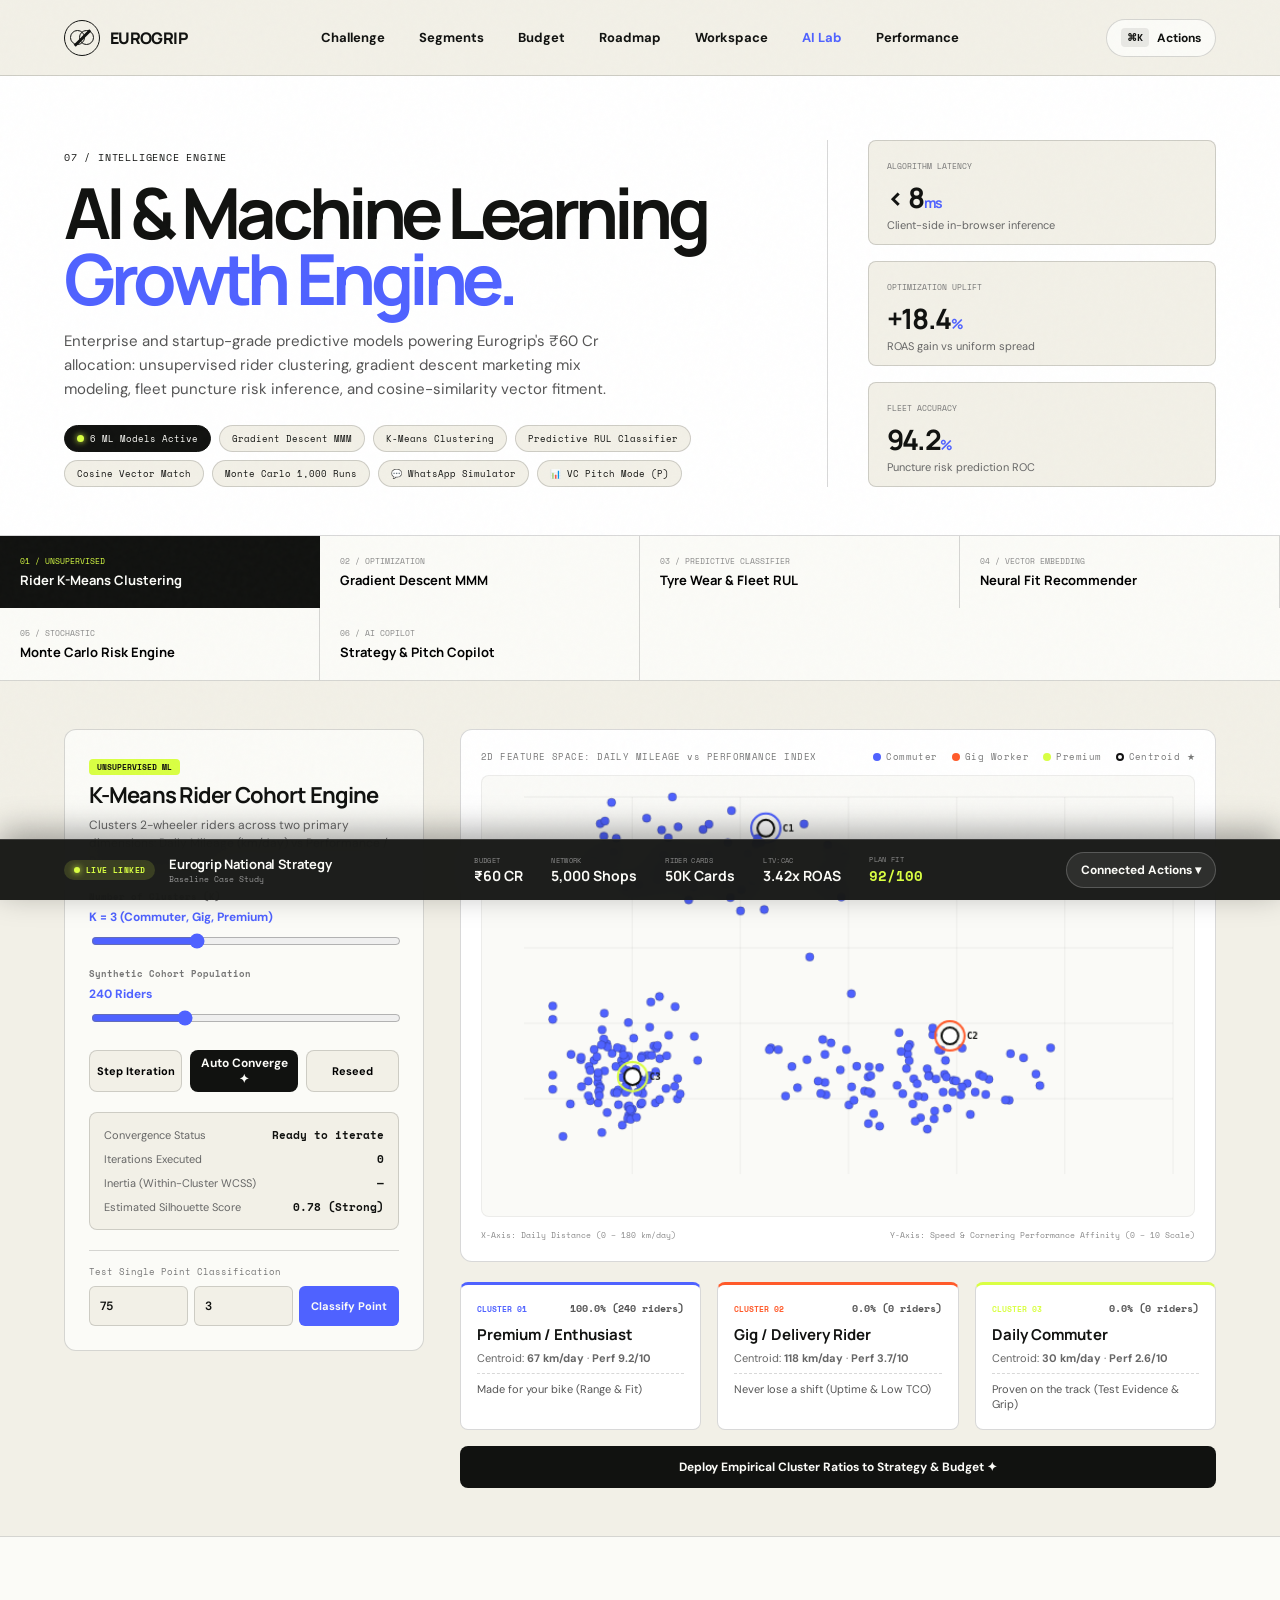
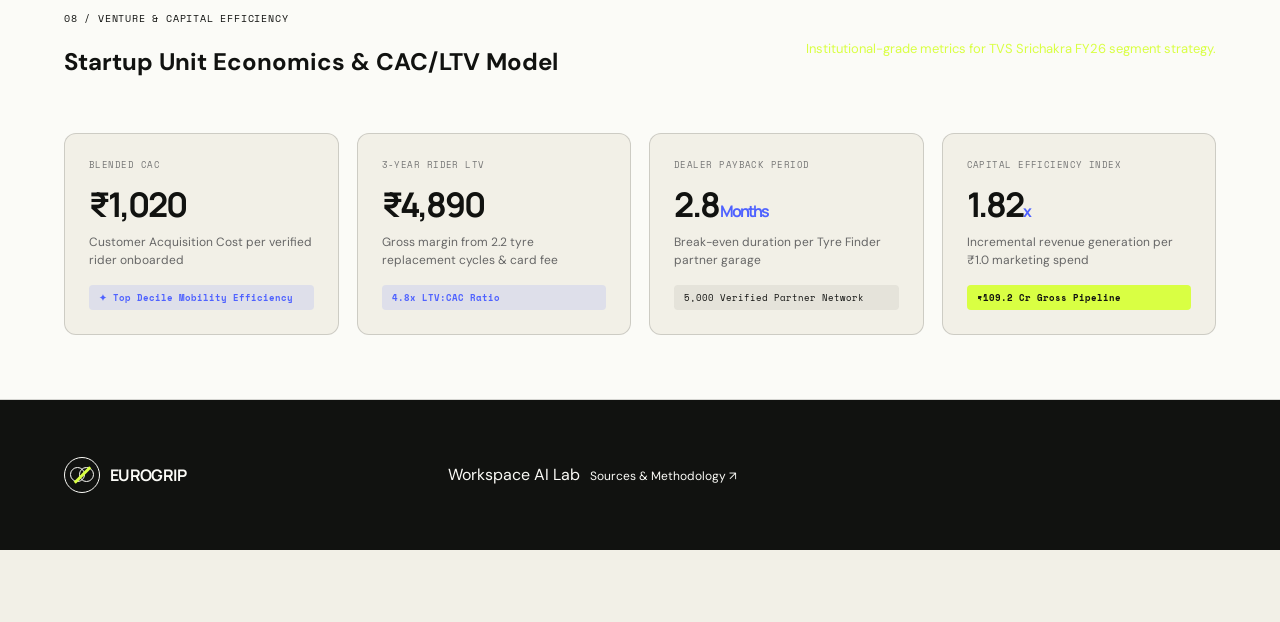
==== commit 1a71a8c6: "Add campaign analytics and reporting" ====
--- a/intelligence.html
+++ b/intelligence.html
@@ -300,6 +300,15 @@
               <div class="micro-bar"><i id="bar-shared" style="width:15%;background:#d9ff43"></i></div>
             </div>
           </div>
+          <section class="recommendation-explainer mmm-explainer" aria-labelledby="mmm-explainer-title">
+            <p>EXPLAINABLE ALLOCATION</p>
+            <h3 id="mmm-explainer-title">Why this mix?</h3>
+            <div><span>OBJECTIVE &amp; RATIONALE</span><strong id="mmm-reason"></strong></div>
+            <div><span>WHO BENEFITS</span><strong id="mmm-benefit"></strong></div>
+            <div><span>EXPECTED ADVANTAGE</span><strong id="mmm-upside"></strong></div>
+            <div><span>TRADE-OFF TO WATCH</span><strong id="mmm-risk"></strong></div>
+            <small>Model output is a planning scenario, not a guaranteed result.</small>
+          </section>
         </div>
       </div>
     </section>
--- a/styles.css
+++ b/styles.css
@@ -544,6 +544,101 @@
 .connected-tool label { display:flex;flex-direction:column;gap:8px;width:100%;margin-bottom:14px;font-size:11px;font-weight:700; }
 .connected-tool select,.connected-tool input:not([type="range"]) { width:100%;height:40px;padding:0 10px;border:1px solid var(--line);border-radius:5px;background:var(--paper);font:inherit; }
 .connected-tool input[type="range"] { width:100%;accent-color:var(--blue); }
+
+.performance-hero { padding:82px 5vw 70px;display:grid;grid-template-columns:1fr 320px;align-items:end;gap:40px;border-bottom:1px solid var(--line); }
+.performance-hero h1 { margin:24px 0 0;font-family:"Manrope";font-size:clamp(64px,8vw,104px);line-height:.86;letter-spacing:-.08em; }
+.performance-hero h1 em { color:var(--blue);font-style:normal; }
+.performance-hero > p { max-width:320px;margin:0 0 8px;color:#666;line-height:1.7; }
+.performance-section { padding:76px 5vw;border-bottom:1px solid var(--line); }
+.performance-section-heading { display:flex;justify-content:space-between;align-items:end;gap:24px;margin-bottom:22px; }
+.performance-section-heading h2 { margin:12px 0 0;font-family:"Manrope";font-size:clamp(34px,4vw,54px);line-height:.95;letter-spacing:-.06em; }
+.performance-select { display:grid;gap:7px;min-width:220px;font-size:11px;font-weight:700; }
+.performance-select select { height:42px;padding:0 12px;border:1px solid var(--line);border-radius:4px;background:var(--white);font:inherit; }
+.simulation-note { display:flex;align-items:center;gap:12px;margin:26px 0 18px;padding:13px 15px;background:#fff2ce;color:#594719;font-size:12px; }
+.simulation-note strong { font-family:"Space Mono";font-size:9px;white-space:nowrap; }
+.tracker-kpis { display:grid;grid-template-columns:repeat(3,minmax(0,1fr));gap:12px;margin:14px 0; }
+.tracker-kpis article { min-height:130px;padding:20px;background:var(--white);border:1px solid var(--line); }
+.tracker-kpis span,.tracker-kpis small { display:block;color:#777;font-size:11px; }
+.tracker-kpis strong { display:block;margin:16px 0 7px;font-family:"Manrope";font-size:30px;letter-spacing:-.05em; }
+.tracker-chart-card { margin-top:14px;padding:22px;background:var(--white);border:1px solid var(--line); }
+.tracker-chart-heading { display:flex;justify-content:space-between;align-items:center;gap:20px; }
+.tracker-chart-heading strong,.tracker-chart-heading small { display:block; }
+.tracker-chart-heading strong { font-family:"Manrope";font-size:17px; }
+.tracker-chart-heading small { margin-top:5px;color:#777;font-size:11px; }
+.chart-legend { display:flex;gap:16px;font-size:10px;color:#666; }
+.chart-legend span { display:flex;align-items:center;gap:6px; }
+.chart-legend i { width:20px;height:3px;display:inline-block;background:var(--blue); }
+.chart-legend .legend-actual { background:var(--orange); }
+.tracker-chart { width:100%;margin-top:20px;overflow-x:auto; }
+.tracker-chart svg { width:100%;min-width:480px;display:block; }
+.chart-grid { stroke:rgba(17,18,16,.12);stroke-width:1; }
+.chart-axis,.chart-month { fill:#777;font:10px "DM Sans",sans-serif; }
+.chart-line { fill:none;stroke-width:3;stroke-linecap:round;stroke-linejoin:round; }
+.chart-line-target { stroke:var(--blue);stroke-dasharray:7 6; }
+.chart-line-actual { stroke:var(--orange); }
+.chart-dot { fill:var(--orange);stroke:var(--white);stroke-width:2; }
+.dataset-section > p,.report-section > p { max-width:720px;color:#666;font-size:13px;line-height:1.7; }
+.dataset-private-note { color:#477141;font-size:11px;font-weight:700; }
+.upload-control,.report-actions button { min-height:42px;padding:0 16px;display:inline-flex;align-items:center;justify-content:center;border:0;border-radius:4px;background:var(--ink);color:var(--white);font-size:12px;font-weight:700;cursor:pointer; }
+.upload-control input { position:absolute;width:1px;height:1px;overflow:hidden;clip:rect(0,0,0,0);white-space:nowrap; }
+.upload-control:focus-within,.report-actions button:focus-visible { outline:3px solid var(--blue);outline-offset:3px; }
+.dataset-status { min-height:20px;margin:14px 0;color:#666;font-size:12px; }
+.dataset-results { margin-top:20px;padding:22px;background:var(--white);border:1px solid var(--line); }
+.dataset-results h3 { margin:0 0 8px;font-family:"Manrope";font-size:22px; }
+.dataset-results > p { color:#777;font-size:12px; }
+.dataset-results section { margin-top:24px; }
+.dataset-results h4 { margin:0 0 12px;font-family:"Manrope";font-size:16px; }
+.dataset-results ul { display:flex;flex-wrap:wrap;gap:8px 24px;padding-left:20px;font-size:12px; }
+.dataset-results table { width:100%;border-collapse:collapse;font-size:12px; }
+.dataset-results th,.dataset-results td { padding:10px;text-align:left;border-bottom:1px solid var(--line); }
+.dataset-results th { font-family:"Space Mono";font-size:9px; }
+.report-actions { display:flex;gap:8px; }
+.report-actions button:last-child { background:var(--blue); }
+.campaign-report { padding:28px;background:var(--white);border:1px solid var(--line); }
+.campaign-report > h3 { margin:0 0 22px;font-family:"Manrope";font-size:26px; }
+.campaign-report section { display:grid;grid-template-columns:200px 1fr;gap:20px;padding:15px 0;border-top:1px solid var(--line); }
+.campaign-report h4 { margin:0;font-family:"Manrope";font-size:13px; }
+.campaign-report section p { margin:0;color:#555;font-size:12px;line-height:1.7; }
+.campaign-report > small { display:block;margin-top:20px;color:#777;font-size:10px; }
+.recommendation-explainer { margin-top:24px;padding:22px;background:var(--white);border:1px solid var(--line); }
+.recommendation-explainer > p { margin:0;font-family:"Space Mono";font-size:9px;letter-spacing:.06em;color:var(--blue); }
+.recommendation-explainer h3 { margin:9px 0 14px;font-family:"Manrope";font-size:21px; }
+.recommendation-explainer > div { display:grid;grid-template-columns:170px 1fr;gap:16px;padding:12px 0;border-top:1px solid var(--line); }
+.recommendation-explainer > div span { font-family:"Space Mono";font-size:8px;color:#777; }
+.recommendation-explainer > div strong { font-size:12px;line-height:1.55; }
+.recommendation-explainer > small { display:block;margin-top:13px;color:#777;font-size:10px; }
+.mmm-explainer { margin-top:26px; }
+
+@media(max-width:700px) {
+  .performance-hero { grid-template-columns:1fr;padding-top:56px;gap:24px; }
+  .performance-hero h1 { font-size:clamp(48px,13vw,64px); }
+  .performance-hero > p { max-width:440px; }
+  .performance-section { padding:54px 5vw; }
+  .performance-section-heading { align-items:flex-start;flex-direction:column; }
+  .tracker-kpis { grid-template-columns:1fr; }
+  .tracker-kpis article { min-height:105px; }
+  .tracker-chart-card { padding:15px; }
+  .tracker-chart-heading { align-items:flex-start;flex-direction:column; }
+  .campaign-report section,.recommendation-explainer > div { grid-template-columns:1fr;gap:7px; }
+  .dataset-results { overflow-x:auto;padding:16px; }
+  .report-actions { width:100%; }
+  .report-actions button { flex:1; }
+}
+
+@media print {
+  body.performance-page { background:#fff;color:#111; }
+  .performance-page .grain,.performance-page .nav,.performance-page .performance-hero,
+  .performance-page main > .performance-section:not(.report-section),
+  .performance-page .report-section > .performance-section-heading .report-actions,
+  .performance-page .report-section > p { display:none!important; }
+  .performance-page .performance-section.report-section { display:block;padding:0;border:0; }
+  .performance-page .report-section .performance-section-heading { display:block;margin:0 0 20px; }
+  .performance-page .report-section .performance-section-heading .section-number { display:none; }
+  .performance-page .report-section .performance-section-heading h2 { font-size:30px; }
+  .performance-page .campaign-report { padding:0;border:0; }
+  .performance-page .campaign-report section { break-inside:avoid; }
+  .performance-page .campaign-report > small { color:#444; }
+}
 .connected-tool label strong { color:var(--blue); }
 .connected-tool button,.connected-tool > a { display:flex;justify-content:space-between;align-items:center;width:100%;min-height:42px;margin-top:auto;padding:0 14px;border:0;border-radius:4px;background:var(--ink);color:var(--white);font-size:11px;font-weight:700;cursor:pointer; }
 .connected-tool button:hover,.connected-tool > a:hover { background:var(--blue); }
@@ -2068,4 +2163,3 @@
   border-top: 1px solid var(--line);
   padding-top: 16px;
 }
-
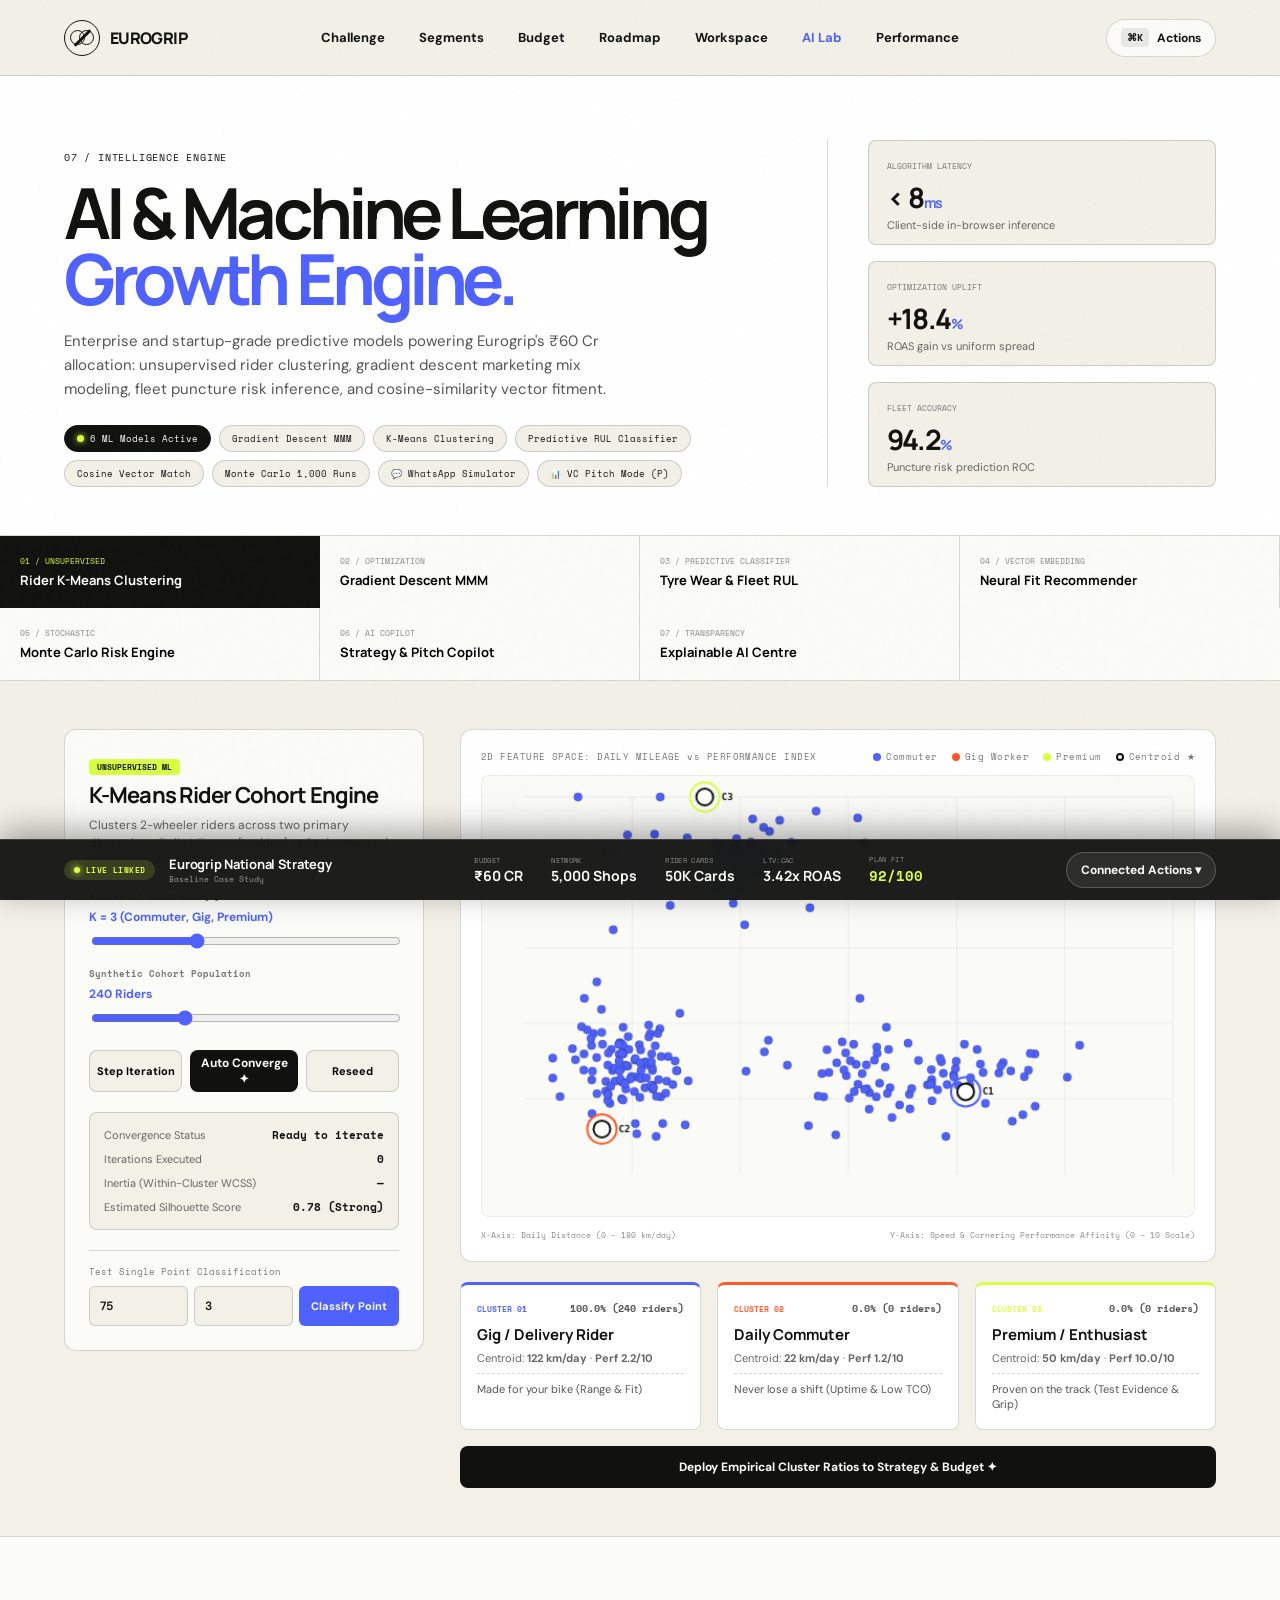
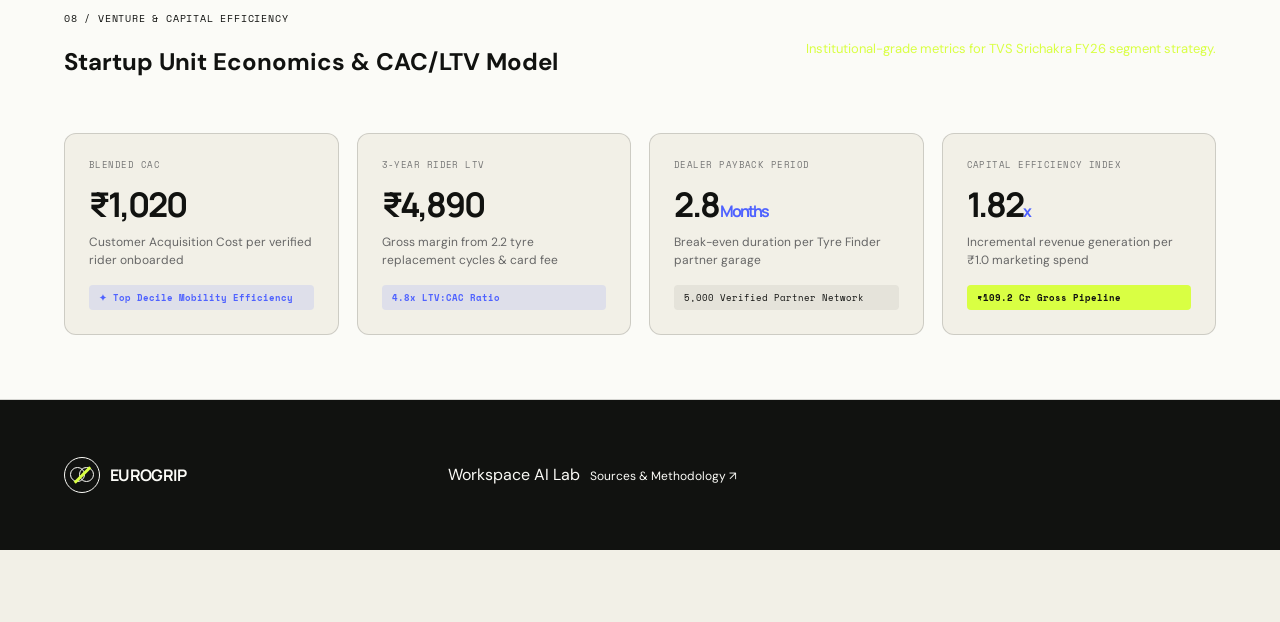
==== commit 41b30088: "Add Explainable AI Centre" ====
--- a/intelligence.html
+++ b/intelligence.html
@@ -73,7 +73,7 @@
       </div>
     </section>
 
-    <!-- Navigation Tabs for the 6 ML Labs -->
+    <!-- Navigation Tabs for the ML Labs and explainability centre -->
     <nav class="ai-lab-nav" role="tablist" aria-label="Machine Learning Engines">
       <button class="ai-lab-tab active" type="button" role="tab" aria-selected="true" data-tab="clustering">
         <span>01 / UNSUPERVISED</span>
@@ -99,6 +99,10 @@
         <span>06 / AI COPILOT</span>
         <strong>Strategy &amp; Pitch Copilot</strong>
       </button>
+      <button class="ai-lab-tab" type="button" role="tab" aria-selected="false" data-tab="explainable">
+        <span>07 / TRANSPARENCY</span>
+        <strong>Explainable AI Centre</strong>
+      </button>
     </nav>
 
     <!-- LAB 1: K-MEANS CLUSTERING -->
@@ -498,6 +502,7 @@
             </div>
 
             <button type="button" id="rec-compute-btn" class="action-btn full-width">Compute Vector Match ✦</button>
+            <p id="rec-compute-status" class="rec-compute-status" role="status" aria-live="polite" hidden></p>
           </div>
         </aside>
 
@@ -728,6 +733,62 @@
           </div>
         </div>
       </div>
+    </section>
+
+    <section class="ai-lab-panel explainable-panel" id="lab-explainable" role="tabpanel" aria-labelledby="lab-7-title" hidden>
+      <div class="explainable-heading">
+        <span class="engine-badge">NEW / MODEL TRANSPARENCY</span>
+        <h2 id="lab-7-title">Explainable AI Centre</h2>
+        <p>Understand why the current models recommend a particular rider segment, tyre match or campaign strategy.</p>
+      </div>
+
+      <section class="explainable-card" aria-labelledby="explanation-title">
+        <div class="explainable-card-heading">
+          <div><span>01 / MODEL EXPLANATION</span><h3 id="explanation-title">Why this result?</h3></div>
+          <span id="explainable-confidence-label" class="explainable-badge">Indicative model output</span>
+        </div>
+        <p id="explainable-summary" class="explainable-summary"></p>
+        <div id="explainable-model-details" class="explainable-detail-grid"></div>
+      </section>
+
+      <section class="explainable-card" aria-labelledby="importance-title">
+        <div class="explainable-card-heading">
+          <div><span>02 / FEATURE IMPORTANCE</span><h3 id="importance-title">What influenced the models?</h3></div>
+          <p>Relative contribution in the current example</p>
+        </div>
+        <div class="explainable-importance-grid">
+          <article>
+            <h4>Rider clustering · within-cluster distance</h4>
+            <p>Shows which measured dimensions contribute most to the current cluster separation.</p>
+            <div id="cluster-feature-importance" class="explainable-bars"></div>
+          </article>
+          <article>
+            <h4>Tyre-health classifier · model signal</h4>
+            <p>Shows each active input's share of the model's additive log-odds signal; protective inputs are marked.</p>
+            <div id="risk-feature-importance" class="explainable-bars"></div>
+          </article>
+        </div>
+        <small class="explainable-footnote">These are model-derived contributions for the current inputs, not causal effects.</small>
+      </section>
+
+      <section class="explainable-card" aria-labelledby="strategy-compare-title">
+        <div class="explainable-card-heading">
+          <div><span>03 / DECISION COMPARISON</span><h3 id="strategy-compare-title">Compare campaign strategies</h3></div>
+          <p id="strategy-current-label"></p>
+        </div>
+        <div class="strategy-comparison-grid" id="strategy-comparison-grid"></div>
+        <small class="explainable-footnote">Trade-offs are qualitative planning guidance; this comparison does not forecast outcomes.</small>
+      </section>
+
+      <section class="explainable-limitations" aria-labelledby="limitations-title">
+        <div><span>04 / CONFIDENCE &amp; LIMITATIONS</span><h3 id="limitations-title">Use as guidance, not ground truth.</h3></div>
+        <ul>
+          <li>K-Means uses synthetic rider profiles here; clusters describe similarity in the sample and do not prove real-world personas.</li>
+          <li>The tyre-health probability and remaining-life estimates use illustrative coefficients, not a validated or calibrated fleet dataset.</li>
+          <li>A cosine match is vector similarity, not a probability of fit. Confirm tyre size and fitment with the vehicle manufacturer or an authorized dealer.</li>
+          <li>Campaign advantages and risks are scenario guidance. Validate assumptions against observed costs, conversions and market evidence before allocating spend.</li>
+        </ul>
+      </section>
     </section>
 
     <!-- STARTUP UNIT ECONOMICS & VC METRICS SECTION -->
--- a/styles.css
+++ b/styles.css
@@ -608,6 +608,45 @@
 .recommendation-explainer > div strong { font-size:12px;line-height:1.55; }
 .recommendation-explainer > small { display:block;margin-top:13px;color:#777;font-size:10px; }
 .mmm-explainer { margin-top:26px; }
+.rec-compute-status { margin:12px 0 0;padding:12px;background:var(--acid);font-size:12px;font-weight:700;line-height:1.5; }
+.explainable-panel { padding:52px 5vw 76px;background:var(--paper); }
+.explainable-heading { max-width:760px;margin:0 auto 28px; }
+.explainable-heading h2 { margin:14px 0 10px;font-family:"Manrope";font-size:clamp(38px,5vw,58px);letter-spacing:-.06em; }
+.explainable-heading > p { color:#666;font-size:13px;line-height:1.65; }
+.explainable-card,.explainable-limitations { max-width:1040px;margin:16px auto;padding:24px;background:var(--white);border:1px solid var(--line);border-radius:8px; }
+.explainable-card-heading { display:flex;justify-content:space-between;align-items:end;gap:20px;margin-bottom:16px; }
+.explainable-card-heading > div > span,.explainable-limitations > div > span { font-family:"Space Mono";font-size:9px;color:var(--blue);letter-spacing:.04em; }
+.explainable-card-heading h3,.explainable-limitations h3 { margin:8px 0 0;font-family:"Manrope";font-size:23px;letter-spacing:-.04em; }
+.explainable-card-heading > p { margin:0;color:#777;font-size:11px; }
+.explainable-badge { padding:8px 10px;border-radius:20px;background:#eee8ff;color:#523d82;font-size:9px;font-weight:700; }
+.explainable-summary { margin:0;padding:16px;background:#f2f0e7;font-size:13px;line-height:1.7; }
+.explainable-detail-grid { display:grid;grid-template-columns:repeat(2,minmax(0,1fr));gap:10px;margin-top:12px; }
+.explainable-detail-grid article { padding:15px;border:1px solid var(--line); }
+.explainable-detail-grid h4,.explainable-importance-grid h4,.strategy-comparison-card h4 { margin:0 0 8px;font-family:"Manrope";font-size:14px; }
+.explainable-detail-grid p,.explainable-importance-grid article > p { margin:0;color:#666;font-size:11px;line-height:1.6; }
+.explainable-importance-grid { display:grid;grid-template-columns:repeat(2,minmax(0,1fr));gap:16px; }
+.explainable-importance-grid article { padding:18px;border:1px solid var(--line); }
+.explainable-importance-grid article > p { margin-bottom:16px; }
+.explainable-bars { display:grid;gap:13px; }
+.explainable-bar-row { display:grid;gap:6px; }
+.explainable-bar-label { display:flex;justify-content:space-between;gap:12px;font-size:10px; }
+.explainable-bar-label strong { color:#666;font-family:"Space Mono";font-size:8px;white-space:nowrap; }
+.explainable-bar-track { height:8px;overflow:hidden;border-radius:20px;background:#e6e4dc; }
+.explainable-bar-track i { height:100%;display:block;border-radius:inherit;background:var(--blue); }
+.explainable-importance-grid article:nth-child(2) .explainable-bar-track i { background:var(--orange); }
+.explainable-footnote { display:block;margin-top:16px;color:#777;font-size:10px;line-height:1.6; }
+.strategy-comparison-grid { display:grid;grid-template-columns:repeat(4,minmax(0,1fr));gap:10px; }
+.strategy-comparison-card { position:relative;padding:16px;border:1px solid var(--line); }
+.strategy-comparison-card.is-current { border:2px solid var(--blue);background:#f7f7ff; }
+.strategy-comparison-card > span { display:block;margin:10px 0 18px;font-family:"Space Mono";font-size:8px;color:var(--blue); }
+.strategy-comparison-card > small { display:block;margin-top:12px;font-family:"Space Mono";font-size:8px;color:#777; }
+.strategy-comparison-card > p { margin:6px 0 0;font-size:10px;line-height:1.55; }
+.explainable-limitations { display:grid;grid-template-columns:.75fr 1.25fr;gap:24px;background:var(--ink);color:var(--white); }
+.explainable-limitations h3 { max-width:260px; }
+.explainable-limitations ul { margin:0;padding-left:19px;color:#d1d1ca;font-size:11px;line-height:1.7; }
+.explainable-limitations li + li { margin-top:7px; }
+.explainable-limitations > div > span { color:var(--acid); }
+.explainable-limitations h3 { color:var(--white); }
 
 @media(max-width:700px) {
   .performance-hero { grid-template-columns:1fr;padding-top:56px;gap:24px; }
@@ -623,6 +662,10 @@
   .dataset-results { overflow-x:auto;padding:16px; }
   .report-actions { width:100%; }
   .report-actions button { flex:1; }
+  .explainable-card,.explainable-limitations { padding:18px; }
+  .explainable-card-heading { align-items:flex-start;flex-direction:column; }
+  .explainable-detail-grid,.explainable-importance-grid,.explainable-limitations { grid-template-columns:1fr; }
+  .strategy-comparison-grid { grid-template-columns:1fr 1fr; }
 }
 
 @media print {
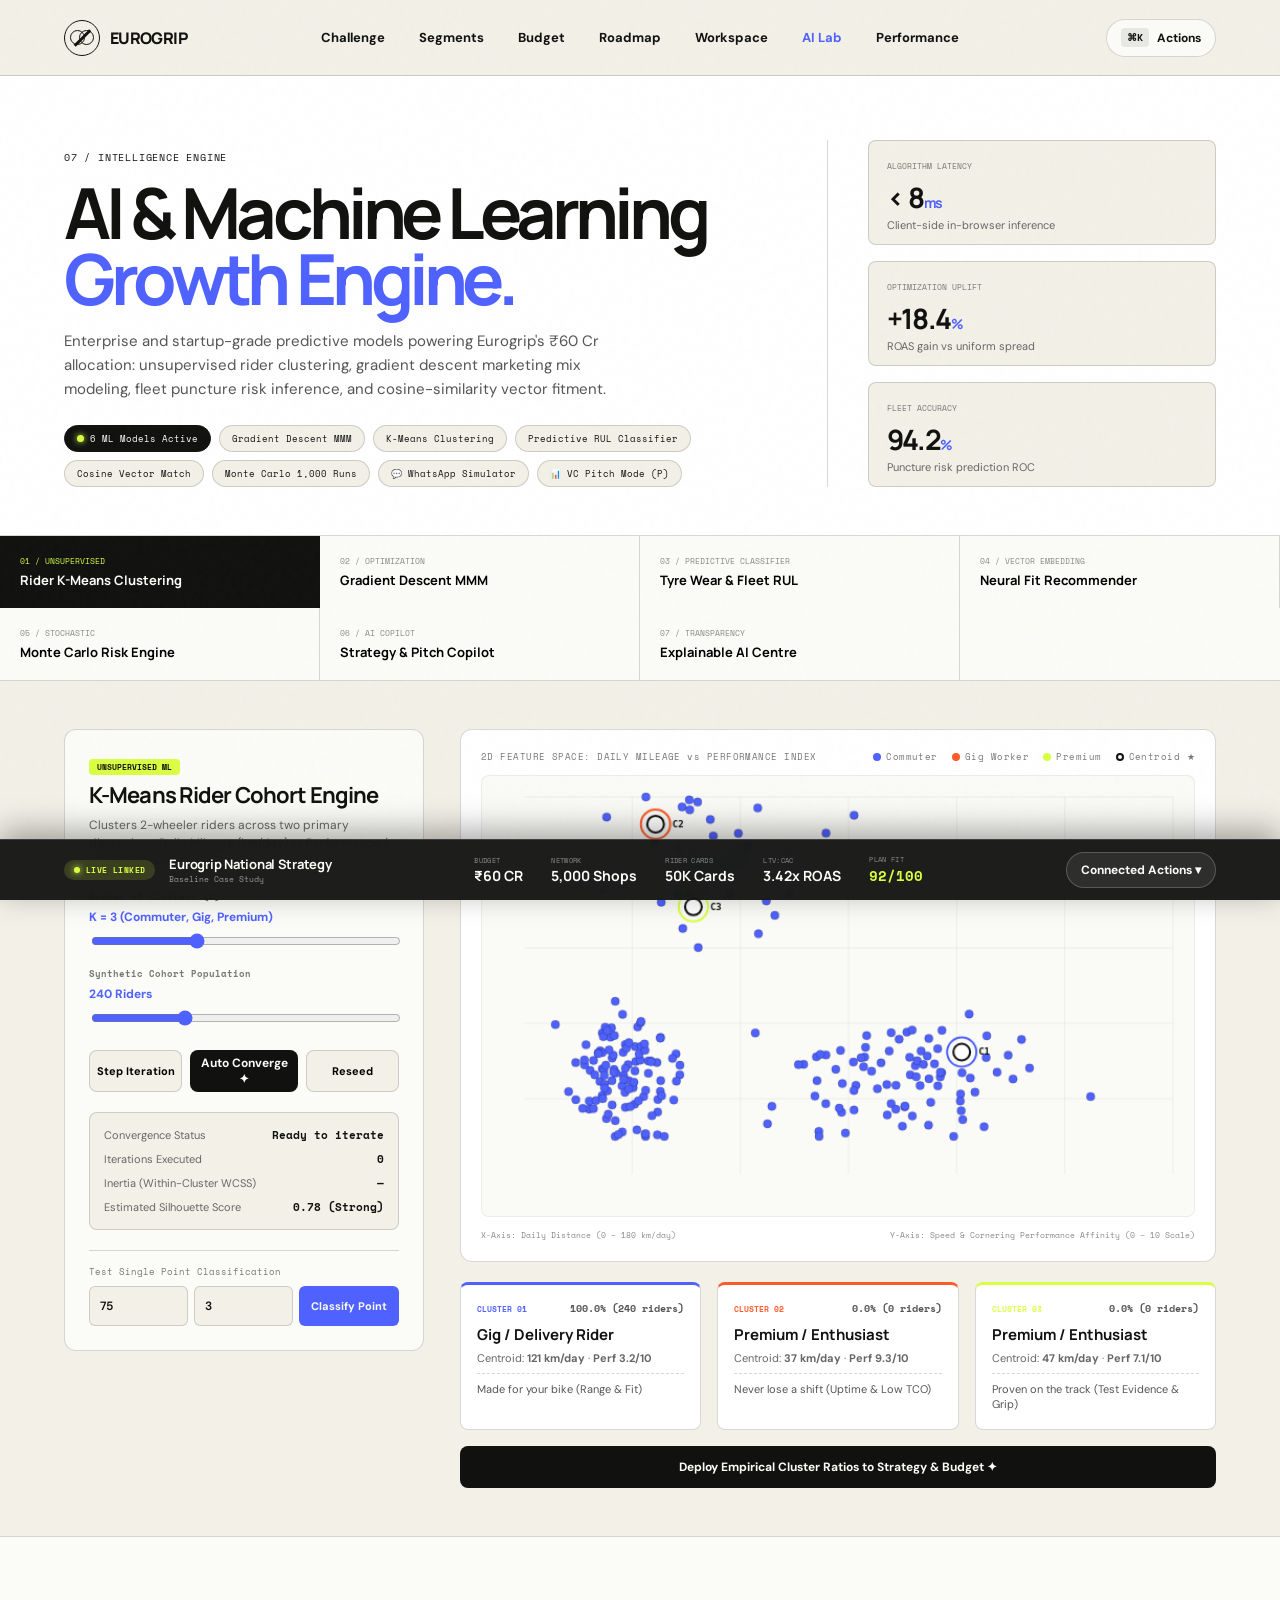
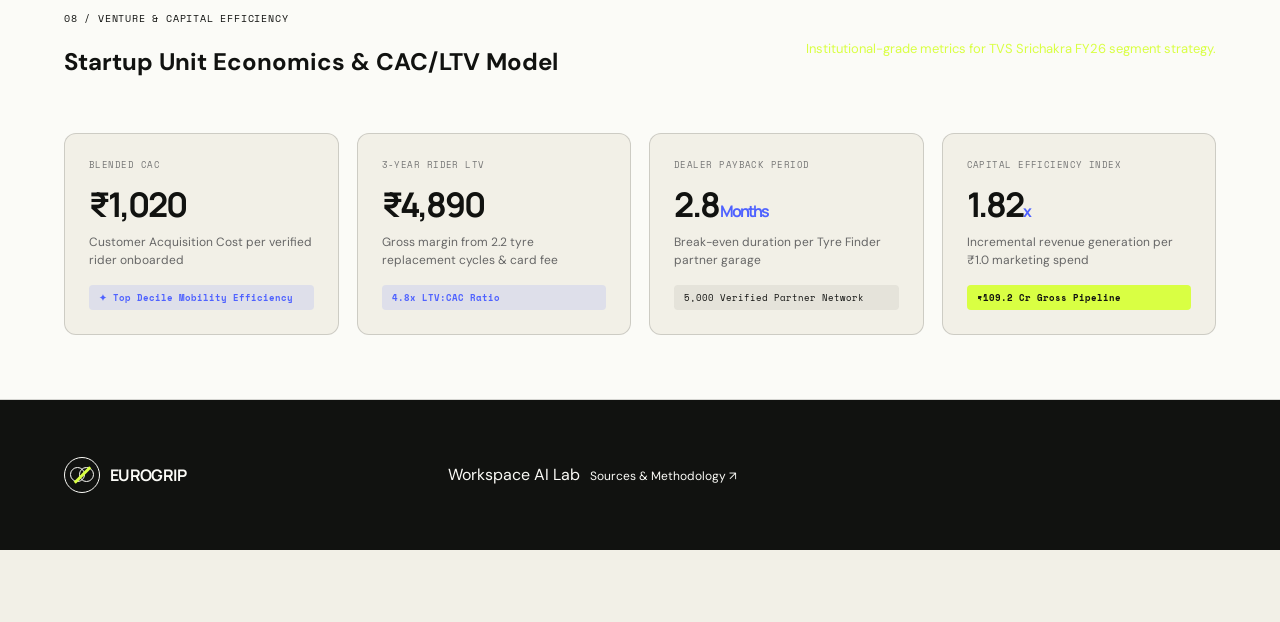
==== commit 61eccbfd: "Fix AI Lab copy brief Co-authored-by: Copilot <223556219+Copilot@users.noreply.github.com>" ====
--- a/intelligence.html
+++ b/intelligence.html
@@ -730,6 +730,7 @@
               <button type="button" id="copilot-apply-btn" class="action-btn">Apply Copilot Rebalance to Workspace ➔</button>
               <button type="button" id="copilot-copy-btn" class="secondary-btn">Copy Brief</button>
             </div>
+            <p id="copilot-copy-status" class="copilot-copy-status" role="status" aria-live="polite" hidden></p>
           </div>
         </div>
       </div>
--- a/styles.css
+++ b/styles.css
@@ -647,6 +647,8 @@
 .explainable-limitations li + li { margin-top:7px; }
 .explainable-limitations > div > span { color:var(--acid); }
 .explainable-limitations h3 { color:var(--white); }
+.copilot-copy-status { margin:12px 0 0;padding:11px 14px;border-left:3px solid #477141;background:#edf4e9;color:#263c22;font-size:12px;line-height:1.5; }
+.copilot-copy-status.copy-failed { border-left-color:var(--orange);background:#fff0eb;color:#762d19; }
 
 @media(max-width:700px) {
   .performance-hero { grid-template-columns:1fr;padding-top:56px;gap:24px; }
